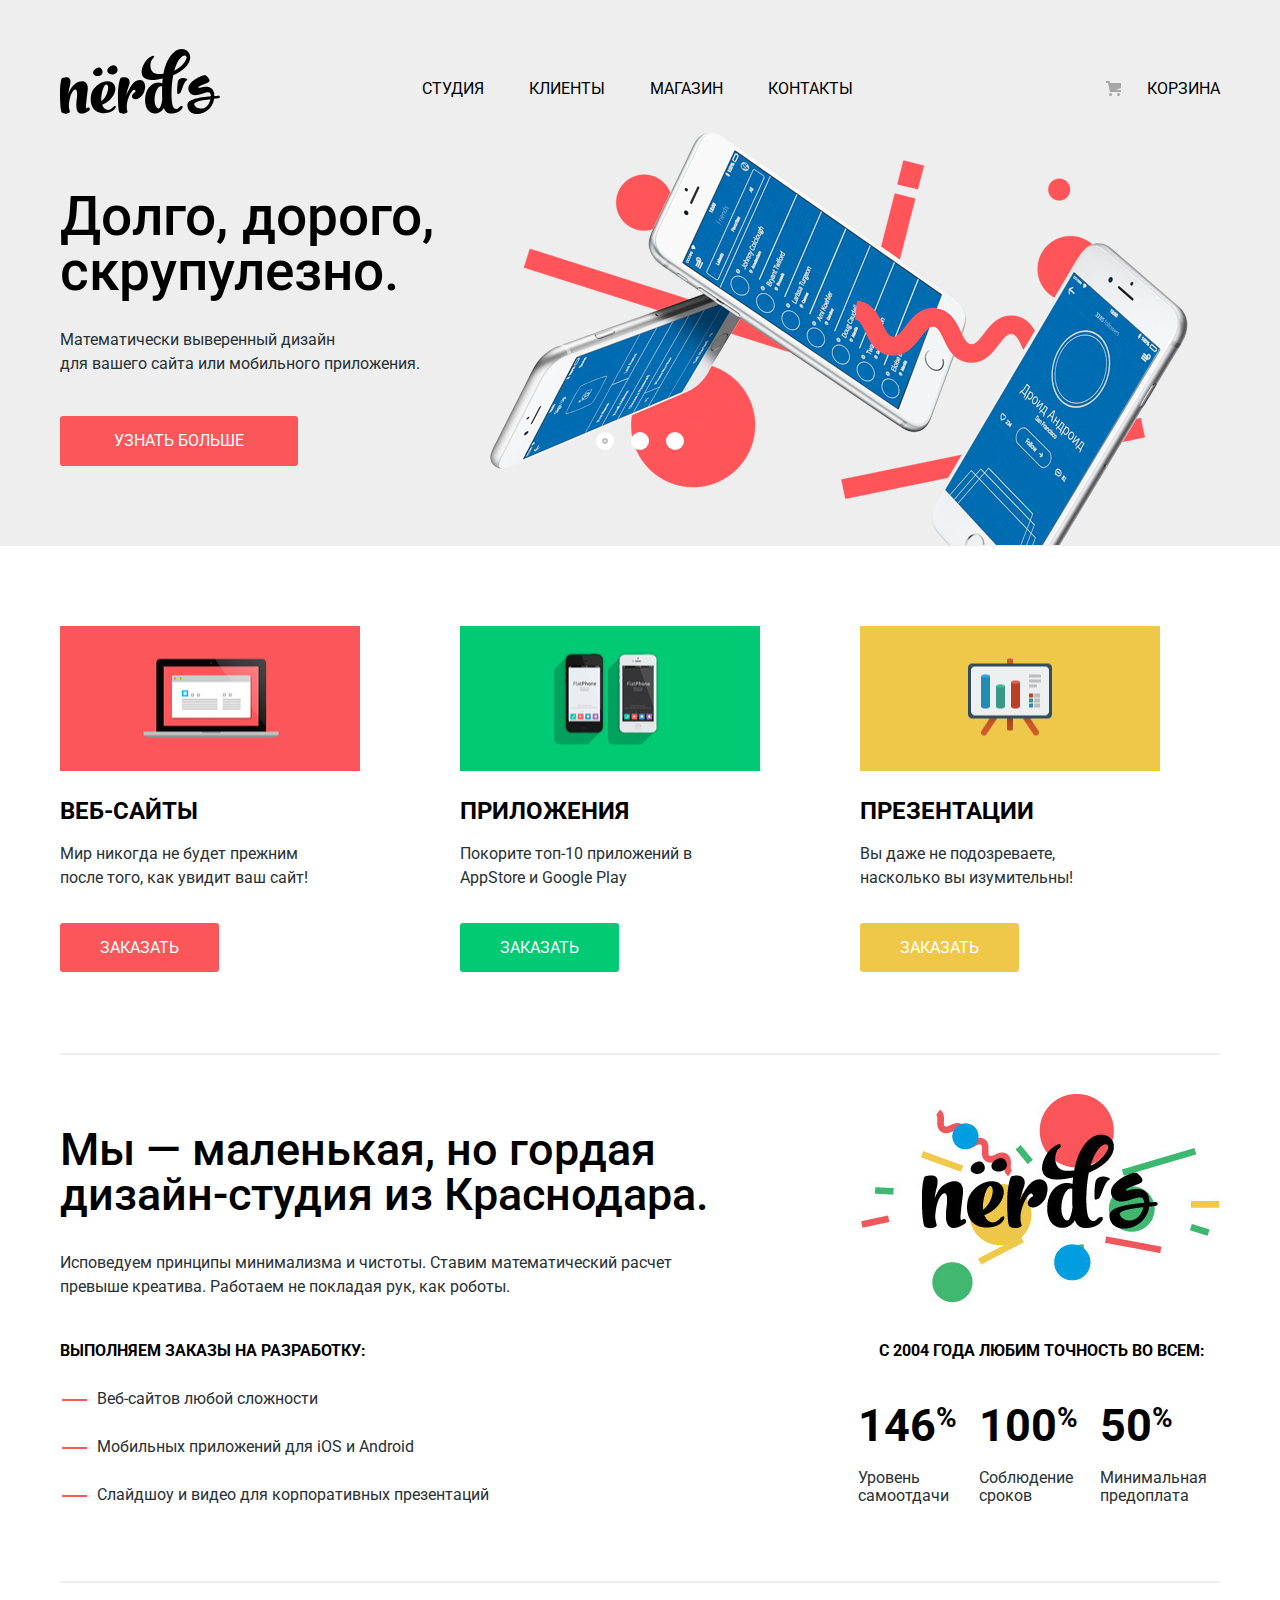
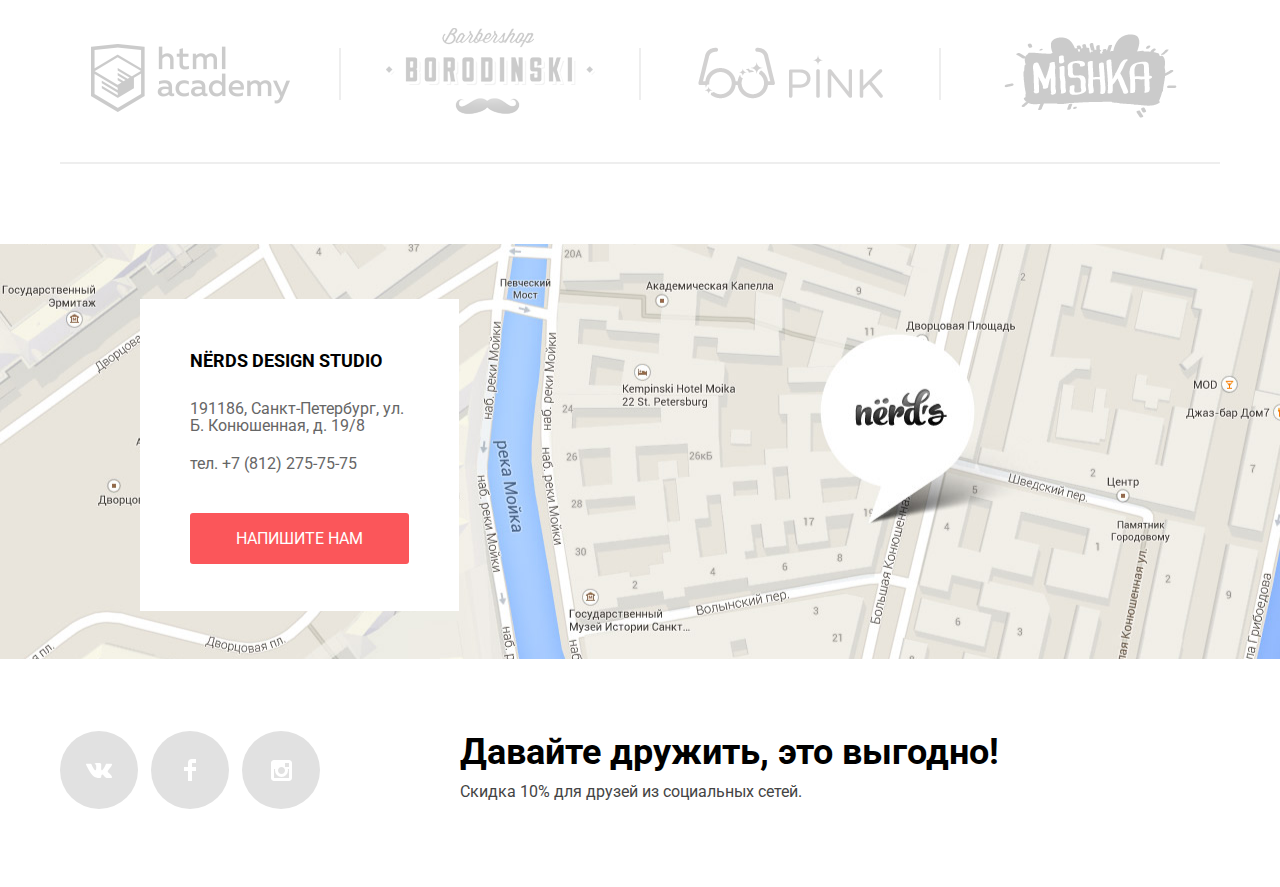
==== index.html @ 870f7d87 "Завершает стилизацию модального окна" ====
<!DOCTYPE html>
<html lang="ru">
  <head>
    <meta charset="utf-8">
    <title>HTML Academy: Нёрдс</title>
    <link href="https://fonts.googleapis.com/css?family=Roboto:400,500,700" rel="stylesheet">
    <link href="css/normalize.css" rel="stylesheet">
    <link href="css/style.css" rel="stylesheet">
  </head>
  <body>
    <header class="main-header">
      <div class="header-wrapper centerer">
        <nav class="main-navigation">
          <a class="main-header-logo">
           <img src="img/nerds-logo.svg" width="160" height="65" alt="Логотип Нёрдс">
          </a>
          <ul class="site-navigation reset-list">
            <li class="site-navigation-item"><a href="#">Студия</a></li>
            <li class="site-navigation-item"><a href="#">Клиенты</a></li>
            <li class="site-navigation-item"><a href="catalog.html">Магазин</a></li>
            <li class="site-navigation-item"><a href="#">Контакты</a></li>
          </ul>
        </nav>
        <div class="cart">
          <a href="#">Корзина</a>
        </div>
      </div>
    </header>

    <main class="main-container">
      <h1 class="visually-hidden">Веб-студия Нёрдс</h1>
      <div class="features-wrapper">
        <section class="features centerer">
          <h2 class="visually-hidden">Преимущества</h2>
          <input class="visually-hidden" type="radio" id="product-1" name="toggle" checked>
          <input class="visually-hidden" type="radio" id="product-2" name="toggle">
          <input class="visually-hidden" type="radio" id="product-3" name="toggle">
          <div class="slider-controls">
            <label class="slider-controls-item slider-controls-item--1" for="product-1"><span class="visually-hidden">Первый переключатель</span></label>
            <label class="slider-controls-item slider-controls-item--2" for="product-2"><span class="visually-hidden">Второй переключатель</span></label>
            <label class="slider-controls-item slider-controls-item--3" for="product-3"><span class="visually-hidden">Третий переключатель</span></label>
          </div>
          <ul class="features-info reset-list">
            <li class="features-info-item">
              <p class="paragraph-primary">Долго, дорого,<br> скрупулезно.</p>
              <p class="features-description">Математически выверенный дизайн<br> для вашего сайта или мобильного приложения.</p>
              <a class="button learn-more" href="#">Узнать больше</a>
            </li>
            <li class="features-info-item">
              <p class="paragraph-primary">Любим математику как никто другой</p>
              <p class="features-description">Никакого креатива, только математические формулы для расчета идеальных пропорций.</p>
              <a class="button learn-more" href="#">Узнать больше</a>
            </li>
            <li class="features-info-item">
              <p class="paragraph-primary">Только ночь,<br> только хардкор</p>
              <p class="features-description">Работать днём как все? Мы против этого.<br> Ближе к полуночи работа только начинается.</p>
              <a class="button learn-more" href="#">Узнать больше</a>
            </li>
          </ul>
        </section>
      </div>
      <section class="services centerer">
        <h2 class="visually-hidden">Услуги</h2>
        <ul class="service-list reset-list">
          <li class="service-item service-item-web">
            <h3 class="title-third">Веб-сайты</h3>
            <p class="service-item-slogan">Мир никогда не будет прежним после того, как увидит ваш сайт!</p>
            <a class="button button-order button-order-web" href="#">Заказать</a>
          </li>
          <li class="service-item service-item-app">
            <h3 class="title-third">Приложения</h3>
            <p class="service-item-slogan">Покорите топ-10 приложений в AppStore и Google Play</p>
            <a class="button button-order button-order-app" href="#">Заказать</a>
          </li>
          <li class="service-item service-item-presentation">
            <h3 class="title-third">Презентации</h3>
            <p class="service-item-slogan">Вы даже не подозреваете, насколько вы изумительны!</p>
            <a class="button button-order button-order-presentation" href="#">Заказать</a>
          </li>
        </ul>
      </section>
      <section class="about-us centerer">
        <h2 class="visually-hidden">О нас</h2>
        <div class="about-us-top">
          <div class="text-wrapper">
            <p class="paragraph-secondary">Мы &mdash; маленькая, но гордая дизайн-студия из Краснодара.</p>
            <p class="about-us-description">Исповедуем принципы минимализма и чистоты. Ставим математический расчет превыше креатива. Работаем не покладая рук, как роботы.</p>
          </div>
          <div class="nerds-logo">
            <img src="img/nerds-illustration.jpg" width="360" height="208" alt="Иллюстрация Нёрдс">
          </div>
        </div>
        <div class="about-us-bottom">
          <div class="service-wrapper">
            <h4 class="title-fourth">Выполняем заказы на разработку:</h4>
            <ul class="service-features reset-list">
              <li class="service-features-item">Веб-сайтов любой сложности</li>
              <li class="service-features-item">Мобильных приложений для iOS и Android</li>
              <li class="service-features-item">Слайдшоу и видео для корпоративных презентаций</li>
            </ul>
          </div>
          <div class="statistics-wrapper">
            <table class="statistics">
              <caption class="title-fourth">С 2004 года любим точность во всем:</caption>
              <tr class="statistics-percentage">
                <td>146<sup>%</sup></td>
                <td>100<sup>%</sup></td>
                <td>50<sup>%</sup></td>
              </tr>
              <tr class="statistics-legend">
                <td>Уровень самоотдачи</td>
                <td>Соблюдение сроков</td>
                <td>Минимальная предоплата</td>
              </tr>
            </table>
          </div>
        </div>
      </section>
      <section class="partners centerer">
        <h2 class="visually-hidden">Партнеры</h2>
        <ul class="partners-list reset-list">
          <li><a class="partners-logos" href="https://htmlacademy.ru/intensive/htmlcss"><img class="logo-html" src="img/partner-1.png" width="199" height="68" alt="HTML Academy"></a></li>
          <li><a class="partners-logos" href="#"><img class="logo-beard" src="img/partner-2.png" width="209" height="90" alt="Барбершоп Бородинский"></a></li>
          <li><a class="partners-logos" href="#"><img class="logo-pink" src="img/partner-3.png" width="185" height="52" alt="Pink"></a></li>
          <li><a class="partners-logos" href="#"><img class="logo-mishka" src="img/partner-4.png" width="173" height="84" alt="Mishka"></a></li>
        </ul>
      </section>
    </main>

    <footer class="main-footer">
      <section class="contacts">
        <h2 class="visually-hidden">Контакты</h2>
        <iframe src="https://www.google.com/maps/embed?pb=!1m18!1m12!1m3!1d1998.5991043651616!2d30.32089461629305!3d59.938794181876204!2m3!1f0!2f0!3f0!3m2!1i1024!2i768!4f13.1!3m3!1m2!1s0x4696310fca5ba729%3A0xea9c53d4493c879f!2z0JHQvtC70YzRiNCw0Y8g0JrQvtC90Y7RiNC10L3QvdCw0Y8g0YPQuy4sIDE5LCDQodCw0L3QutGCLdCf0LXRgtC10YDQsdGD0YDQsywgMTkxMTg2!5e0!3m2!1sru!2sru!4v1521927426903" width="1440" height="415" frameborder="0" style="border:0" allowfullscreen></iframe>
        <div class="contact-info">
          <p class="contact-name">Nёrds design studio</p>
          <p class="contact-address">191186, Санкт-Петербург, ул. Б. Конюшенная, д. 19/8</p>
          <a class="tel" href="tel:+78122757575">тел. +7 (812) 275-75-75</a>
          <a class="button write-us" href="#">Напишите нам</a>
        </div>
      </section>
      <section class="social-info centerer">
        <h2 class="visually-hidden">Социальные сети</h2>
        <ul class="social reset-list">
          <li>
            <a class="social-btn" href="#">
              <span class="visually-hidden">Вконтакте</span>
              <svg xmlns="http://www.w3.org/2000/svg" width="26" height="15" viewBox="0 0 26 15"><path fill="#FFF" d="M16.138 11.51c.956-.309 2.18 2.04 3.483 2.939.978.681 1.727.534 1.727.534l3.473-.05s1.815-.112.957-1.554c-.071-.12-.503-1.069-2.585-3.022-2.177-2.043-1.882-1.712.739-5.244 1.597-2.153 2.236-3.468 2.036-4.028-.192-.539-1.365-.399-1.365-.399L20.69.713c-.381.001-.704.119-.851.515-.003.004-.621 1.666-1.445 3.079-1.741 2.989-2.436 3.148-2.724 2.961-.661-.433-.494-1.737-.494-2.664 0-2.897.432-4.105-.846-4.417-.427-.104-.739-.172-1.828-.182-1.392-.021-2.574 0-3.244.329-.445.223-.786.712-.579.74.26.035.843.16 1.155.586.401.552.389 1.789.389 1.789s.229 3.411-.54 3.834c-.528.29-1.25-.302-2.803-3.016-.793-1.388-1.392-2.922-1.392-2.922s-.116-.285-.326-.441c-.25-.185-.6-.244-.6-.244L.848.684S.29.7.085.946c-.182.218-.015.668-.015.668s2.909 6.881 6.203 10.347c3.02 3.182 6.452 2.971 6.452 2.971h1.555s.469-.054.709-.312c.224-.24.214-.691.214-.691s-.031-2.109.935-2.419z"/></svg>
            </a>
          </li>
          <li>
            <a class="social-btn" href="#">
              <span class="visually-hidden">Фейсбук</span>
              <svg xmlns="http://www.w3.org/2000/svg" width="12" height="22" viewBox="0 0 12 22"><path fill="#FFF" d="M12 4V0H8a4 4 0 0 0-4 4v4H0v4h4v10h4V12h4V8H8V4h4z"/></svg>
            </a>
          </li>
          <li>
            <a class="social-btn" href="#">
              <span class="visually-hidden">Инстаграм</span>
              <svg xmlns="http://www.w3.org/2000/svg" width="21" height="21" viewBox="0 0 21 21"><path fill="#FFF" d="M18 0H3C1.35 0 0 1.35 0 3v15c0 1.65 1.35 3 3 3h15c1.65 0 3-1.35 3-3V3c0-1.65-1.35-3-3-3zm-7.5 7c1.93 0 3.5 1.57 3.5 3.5S12.43 14 10.5 14 7 12.43 7 10.5 8.57 7 10.5 7zM18 18H3V9h1.181A6.504 6.504 0 0 0 4 10.5a6.5 6.5 0 1 0 13 0 6.45 6.45 0 0 0-.181-1.5H18v9zm0-11h-4V3h4v4z"/></svg>
            </a>
          </li>
        </ul>
        <div class="discount-info">
          <p class="paragraph-tertiary">Давайте дружить, это выгодно!</p>
          <p class="discount-info-description">Скидка 10% для друзей из социальных сетей.</p>
        </div>
      </section>
    </footer>

    <section class="modal modal-feedback">
      <h2 class="title-second">Напишите нам</h2>
      <form class="feedback" action="https://echo.htmlacademy.ru" method="post">
        <div class="feedback-wrapper">
          <p class="feedback-item">
            <label for="fullname-field">Ваше имя:</label>
            <input type="text" name="fullname" id="fullname-field" placeholder="Имя Фамилия">
          </p>
          <p class="feedback-item">
            <label for="email-field">Ваш e-mail:</label>
            <input type="email" name="email" id="email-field" placeholder="email@example.com">
          </p>
          <p class="feedback-item">
            <label for="message-field">Текст письма:</label>
            <textarea name="message" id="message-field" placeholder="В свободной форме"></textarea>
          </p>
        </div>
        <button class="button button-submit" type="submit">Отправить</button>
      </form>
      <button class="button-modal-close" type="button">
        <span class="visually-hidden">Закрыть</span>
        <svg xmlns="http://www.w3.org/2000/svg" width="21" height="21" viewBox="0 0 21 21"><path fill="#FB565A" d="M13.328 10.5l7.371-7.371a1.003 1.003 0 0 0 0-1.414L19.285.3a1.003 1.003 0 0 0-1.414 0L10.5 7.672 3.129.301a1.003 1.003 0 0 0-1.414 0L.301 1.715a1.003 1.003 0 0 0 0 1.414L7.672 10.5.301 17.871a1.003 1.003 0 0 0 0 1.414l1.415 1.414a1.003 1.003 0 0 0 1.414 0l7.371-7.371 7.371 7.371a1.003 1.003 0 0 0 1.414 0l1.414-1.414a1.003 1.003 0 0 0 0-1.414L13.328 10.5z"/></svg>
      </button>
    </section>
  </body>
</html>
---- css/style.css ----
*,
*::before,
*::after {
  box-sizing: border-box;
}

body {
  padding: 0;

  font-family: Roboto, Arial, sans-serif;
  font-size: 16px;
  line-height: 1.5;
  color: #283136;
}

a {
  text-decoration: none;
}

img {
  max-width: 100%;
  height: auto;
}

.visually-hidden:not(:focus):not(:active),
input[type="checkbox"].visually-hidden,
input[type="radio"].visually-hidden {
  position: absolute;

  width: 1px;
  height: 1px;
  margin: -1px;
  border: 0;
  padding: 0;

  white-space: nowrap;

  clip-path: inset(100%);
  clip: rect(0 0 0 0);
  overflow: hidden;
}

.reset-list {
  margin: 0;
  padding: 0;

  list-style: none;
}

.centerer {
  width: 1160px;
  margin: 0 auto;
}

.button {
  display: inline-block;

  font-family: inherit;
  text-align: center;
  vertical-align: middle;
  line-height: 1.1;
  color: #fff;
  text-transform: uppercase;

  background-color: #fb565a;
  border: none;
  border-radius: 3px;
}

.button:hover,
.button:focus {
  background-color: #e74246;
}

.button:active {
  color: rgba(255, 255, 255, 0.3);
  background-color: #d7373b;
  box-shadow: inset 0 3px rgba(0, 0, 0, 0.1);
}

.learn-more {
  margin-bottom: 80px;
  padding: 16px 54px;
}

.button-order {
  padding: 16px 40px;
}

.button-order-app {
  background-color: #00ca74;
}

.button-order-app:hover,
.button-order-app:focus {
  background-color: #00bc6c;
}

.button-order-app:active {
  background-color: #00aa62;
}

.button-order-presentation {
  background-color: #efc84a;
}

.button-order-presentation:hover,
.button-order-presentation:focus {
  background-color: #eab534;
}

.button-order-presentation:active {
  background-color: #e5a722;
}

.button-filter {
  padding: 17px 88px;

  color: #000;

  background-color: #eee;
}

.button-filter:hover,
.button-filter:focus {
  background-color: #dfdfdf;
}

.button-filter:active {
  color: rgba(0, 0, 0, 0.3);
  background-color: #d5d5d5;
}

.button-price {
  padding: 16px 60px;
}

.button-price:active {
  color: #fff;
}

.button-submit {
  padding: 16px 85px;
}

/* Хэдер */

.header-wrapper {
  display: flex;
  justify-content: space-between;
  align-items: center;
  padding-top: 49px;
}

.main-navigation {
  display: flex;
  flex-wrap: wrap;
  justify-content: space-between;
  align-items: center;
}

.main-header {
  line-height: 1.9;
  color: #000;
  text-transform: uppercase;

  background-color: #eee;
}

.main-header-logo {
  width: 160px;
  height: 65px;
  margin-right: 202px;
}

.main-header-logo:hover,
.main-header-logo:focus {
  opacity: 0.8;
}

.main-header-logo:active {
  opacity: 0.3;
}

.site-navigation {
  display: flex;
  justify-content: space-between;
  align-items: center;
  padding-top: 15px;
}

.site-navigation a,
.cart a {
  display: block;

  color: #000;
}

.site-navigation a:hover:not(.navigation-link-current),
.site-navigation a:focus:not(.navigation-link-current),
.cart a:hover,
.cart a:focus {
  color: #fb565a;
}

.site-navigation a:active:not(.navigation-link-current),
.cart a:active {
  color: rgba(0, 0, 0, 0.3);
}

.navigation-link-current {
  position: relative;
}

.navigation-link-current::before {
  content: "";

  position: absolute;
  right: 0;
  bottom: -6px;

  width: 100%;
  height: 2px;

  background-color: #fb565a;
}

.site-navigation-item:not(:last-child) {
  margin-right: 45px;
}

.cart {
  padding-top: 15px;
}

.cart a {
  position: relative;

  padding-left: 38px;
}

.cart a::before {
  content: "";

  position: absolute;
  top: 7px;
  left: -3px;;

  width: 15px;
  height: 15px;

  background: url("../img/cart-icon.svg") 0 0 no-repeat;
}

/* Слайдер */

.features-wrapper {
  position: relative;

  margin-bottom: 80px;

  background-color: #eee;
}

.slider-controls {
  position: absolute;
  left: 50%;
  bottom: 96px;
  z-index: 100;

  display: flex;
  justify-content: space-between;

  width: 88px;
  height: 18px;

  text-align: center;
  transform: translateX(-50%);
}

.slider-controls label {
  position: relative;

  display: inline-block;
  width: 18px;
  height: 18px;
  padding: 8px;

  border-radius: 50%;
  cursor: pointer;
}

.slider-controls label::after {
  content: "";

  position: absolute;
  top: 0;
  left: 0;
  z-index: 1;

  width: 18px;
  height: 18px;

  background-color: #fff;

  border-radius: 50%;
}

.features-info-item {
  display: none;
}

.features-info-item:nth-child(1) {
  background: url("../img/slide1.png") 93% 18px no-repeat;
}

.features-info-item:nth-child(2) {
  background: url("../img/slide2.png") 100% 0 no-repeat;
}

.features-info-item:nth-child(3) {
  background: url("../img/slide3.png") 100% 20px no-repeat;
}

#product-1:checked ~ .features-info .features-info-item:nth-child(1) {
  display: block;
}

#product-2:checked ~ .features-info .features-info-item:nth-child(2) {
  display: block;
}

#product-3:checked ~ .features-info .features-info-item:nth-child(3) {
  display: block;
}

#product-1:checked ~ .slider-controls .slider-controls-item--1::before,
#product-2:checked ~ .slider-controls .slider-controls-item--2::before,
#product-3:checked ~ .slider-controls .slider-controls-item--3::before {
  content: "";
  position: absolute;
  left: 50%;
  top: 50%;
  z-index: 2;
  width: 6px;
  height: 6px;
  margin: -3px;
  background-color: inherit;
  border: 2px solid #c1c1c1;
  border-radius: 50%;
}

.paragraph-primary,
.title-first {
  margin: 0;

  font-size: 55px;
  line-height: 1;
  font-weight: 500;
  color: #000;
}

.paragraph-primary {
  max-width: 600px;
  margin-bottom:29px;
  padding-top: 75px;
}

.features-description {
  max-width: 430px;
  margin: 0;
  margin-bottom: 40px;
}

/* Услуги */

.services {
  position: relative;

  margin-bottom: 80px;
}

.services::before {
  content: "";

  position: absolute;
  bottom: -83px;
  right: 0;

  width: 100%;
  height: 2px;

  background-color: #eee;
}

.service-list {
  display: flex;
}

.service-item {
  position: relative;

  width: 300px;
  margin-right: 100px;
  padding-top: 170px;
}

.service-item::before {
  content: "";

  position: absolute;
  top: 0;
  left: 0;

  width: 300px;
  height: 145px;
}

.service-item-web::before {
  background: url("../img/illustration-1.jpg") 0 50% no-repeat;
}

.service-item-app::before {
  background: url("../img/illustration-2.jpg") 0 50% no-repeat;
}

.service-item-presentation::before {
  margin-right: 60px;
  background: url("../img/illustration-3.jpg") 0 50% no-repeat;
}

.service-item-presentation {
  margin: 0;
}

.title-third {
  margin: 0;
  margin-bottom: 16px;

  font-size: 24px;
  line-height: 1.25;
  font-weight: 700;
  text-transform: uppercase;
  color: #000;
}

.service-item-slogan {
  margin: 0;
  margin-bottom: 33px;
  padding-right: 30px;
}

/* О нас */

.about-us {
  position: relative;

  display: flex;
  flex-direction: column;
  padding-top: 40px;
}

.about-us::before {
  content: "";

  position: absolute;
  bottom: 6px;
  right: 0;

  width: 100%;
  height: 2px;

  background-color: #eee;
}

.about-us-top {
  display: flex;
  justify-content: space-between;
}

.about-us-bottom {
  display: flex;
  justify-content: space-between;
  padding-top: 30px;
  padding-bottom: 58px;
}

.text-wrapper {
  width: 655px;
}

.nerds-logo {
  padding-top: 2px;
}

.paragraph-secondary {
  margin: 0;
  margin-top: 35px;
  margin-bottom: 34px;

  font-size: 45px;
  line-height: 1;
  font-weight: 500;
  color: #000;
}

.about-us-description {
  margin: 0;
}

.title-fourth {
  margin: 0;
  margin-bottom: 24px;

  font-weight: 700;
  text-transform: uppercase;
  color: #000;
}

.service-features-item {
  position: relative;
  margin-bottom: 24px;
  padding-left: 37px;
}

.service-features-item::before {
  content: "";

  position: absolute;
  top: 12px;
  left: 2px;

  width: 25px;
  height: 2px;

  background-color: #fb565a;
}

.statistics .title-fourth {
  margin-bottom: 37px;
  padding-left: 8px;
}

.statistics td {
  width: 119px;
}

.statistics-percentage {
  font-size: 45px;
  line-height: 1;
  font-weight: 700;
  color: #000;
}

.statistics-percentage td {
  padding-bottom: 18px;
}

.statistics-percentage sup {
  font-size: 28px;
}

.statistics-legend {
  line-height: 1.1;
}

/* Партнеры */

.partners {
  margin-bottom: 80px;
}

.partners-list {
  position: relative;

  display: flex;
  justify-content: space-around;
}

.partners-list::before {
  content: "";

  position: absolute;
  bottom: 0;
  right: 0;

  width: 100%;
  height: 2px;

  background-color: #eee;
}

.partners-list li {
  position: relative;

  display: flex;
  justify-content: center;
  align-items: center;

  width: 300px;
  height: 175px;
}

.partners-list li:first-child,
.partners-list li:last-child {
  width: 280px;
}

.partners-list li:not(:last-child)::before {
  content: "";

  position: absolute;
  bottom: 64px;
  right: -1px;

  width: 2px;
  height: 52px;

  background-color: #eee;
}

.partners-list li:first-child {
  padding-right: 20px;
  padding-top: 10px;
}

.partners-list li:last-child {
  padding-left: 20px;
  padding-top: 6px;
}

.partners-logos {
  opacity: 0.2;
}

.partners-logos:hover,
.partners-logos:focus {
  opacity: 1;
}

.partners-logos:active {
  opacity: 0.1;
}

.title-wrapper {
  margin-bottom: 54px;
  padding-top: 77px;
  padding-bottom: 110px;
}

.title-first {
  text-align: center;
  text-transform: none;
}

/* Мэйн страницы каталога */

.filter-catalog-wrapper {
  display: flex;
  justify-content: space-between;
}

/* Фильтр */

.catalog-filter {
  width: 260px;
}

.catalog-filter legend,
.sorting-title,
.catalog-item-title {
  margin: 0;

  font-size: 18px;
  line-height: 1.7;
  font-weight: 700;
  color: #000;
  text-transform: uppercase;
}

.catalog-filter ul {
  line-height: 1.25;
}

/* .catalog-filter p {
  margin: 0;

  line-height: 1.4;
  text-transform: uppercase;
}*/

.filter-item {
  margin: 0;
  margin-bottom: 55px;
  padding: 0;

  border: none;
}

.grid-radio {
  margin-bottom: 25px;
}

.characteristics-checkbox {
  margin-bottom: 29px;
}

.filter-item:not(:first-child) legend {
  margin-bottom: 16px;
}

.price-range legend {
  margin-bottom: 16px;
}

.filter-option {
  margin-bottom: 20px;
  padding-left: 35px;
}

.filter-option label {
  position: relative;

  display: block;

  cursor: pointer;
  user-select: none;
}

.range-filter {
  width: 260px;
  margin-top: 49px;
}

.range-controls {
  position: relative;

  margin-bottom: 15px;
  padding-top: 39px;
  padding-bottom: 39px;
  padding-right: 20px;
  padding-left: 20px;

  background-color: #f1f1f1;
  border-radius: 3px;
}

.range-controls .scale {
  height: 2px;

  background: #d7dcde;
}

.range-controls .bar {
  width: 70%;
  height: 2px;

  background: #00ca74;
}

.range-controls .toggle {
  position: absolute;
  top: 31px;
  left: 0;

  width: 4px;
  height: 4px;
  padding: 0;

  border: 8px solid #ffffff;
  background-color: #ababab;
  box-shadow: 0 2px 1px 0 #cfcfcf;
  border-radius: 50%;
  cursor: pointer;
}

.range-controls .toggle-min {
  left: 18px;
}

.range-controls .toggle-max {
  left: 160px;
}

.price-controls {
  font-size: 0;
}

.price-controls label {
  display: inline-block;
  width: 50%;

  font-size: 16px;
  text-transform: uppercase;
}

.price-controls input {
  width: 80px;
  margin-left: 10px;
  padding: 8px 10px;

  font-family: Roboto, Arial, sans-serif;
  font-size: 16px;
  text-align: center;
  color: #283136;

  background: #f1f1f1;
  border: none;
  border-radius: 3px;
}

.max-price {
  text-align: right;
}

.filter-input-radio + label::before {
  content: "";

  position: absolute;
  left: -35px;
  top: -2px;

  width: 25px;
  height: 25px;

  background: url("../img/radio-off.svg") 0 0 no-repeat;
  opacity: 0.4;
}

.filter-input-radio:checked + label::before {
  content: "";

  position: absolute;
  left: -35px;
  top: -2px;

  width: 26px;
  height: 26px;

  background: url("../img/radio-on.svg") 0 0 no-repeat;
  opacity: 0.4;
}

.filter-input-checkbox + label::before {
  content: "";

  position: absolute;
  top: 0px;
  left: -34px;

  width: 25px;
  height: 25px;

  background: url("../img/checkbox-off.svg") 0 0 no-repeat;
  opacity: 0.4;
}

.filter-input-checkbox:checked + label::before {
  content: "";

  position: absolute;
  top: 0px;
  left: -34px;

  width: 29px;
  height: 29px;

  background: url("../img/checkbox-on.svg") 0 0 no-repeat;
  opacity: 0.4;
}

.filter-input-radio:hover + label,
.filter-input-radio:focus + label,
.filter-input-checkbox:hover + label,
.filter-input-checkbox:focus + label {
  color: #000;
}

.filter-input-radio + label:hover::before,
.filter-input-checkbox + label:hover::before {
  opacity: 1;
}

.filter-input-radio:focus + label::before,
.filter-input-checkbox:focus + label::before {
  opacity: 1;
  outline: rgb(59, 153, 252) auto 5px;
}

.filter-input-radio:disabled + label,
.filter-input-checkbox:disabled + label {
  color: rgba(40, 49, 54, 0.3);
}

.filter-input-radio:disabled + label::before,
.filter-input-checkbox:disabled + label::before {
  opacity: 0.1;
}

.catalog-container {
  width: 760px;
}

/* Сортировка */

.sorting {
  display: flex;
  justify-content: space-between;
  align-items: center;
  margin-bottom: 53px;
}

.sorting-title {
  line-height: 1.1;
}

.sort-by-wrapper {
  display: flex;
  justify-content: space-between;
  min-width: 360px;
}

.sort-by {
  display: flex;
  justify-content: space-between;
}

.sort-by-item {
  margin: 0;
  margin-right: 25px;

  font-size: 14px;
  line-height: 1.3;
  color: rgba(0, 0, 0, 0.3);
  text-transform: uppercase;
}

.sort-up-down {
  display: flex;
  justify-content: space-between;
  width: 40px;
}

.sort-up-down path {
  opacity: 0.3;
}

.sort-by-item:hover:not(.sort-by-item-current),
.sort-by-item:focus:not(.sort-by-item-current) {
  color: rgba(0, 0, 0, 0.6);
}

.sort-by-item:active:not(.sort-by-item-current),
.sort-by-item-current {
  color: #000;
}

.up-down-item:hover:not(.sort-by-item-current) path,
.up-down-item:focus:not(.sort-by-item-current) path {
  opacity: 0.6;
}

.up-down-item:active:not(.sort-by-item-current) path,
.sort-by-item-current path {
  opacity: 1;
}

/* Каталог */

.catalog-list {
  display: flex;
  flex-wrap: wrap;
  justify-content: space-between;

  margin-bottom: 28px;
}

.catalog-item {
  position: relative;

  width: 360px;
  height: 616px;
  margin-bottom: 33px;
  padding-top: 41px;
}

.catalog-item::before {
  content: "";

  position: absolute;
  top: 0;
  left: 0;

  width: 100%;
  height: 40px;

  background: url("../img/browser.svg") 0 50% no-repeat;
  opacity: 0.12;
}

.catalog-item:hover,
.catalog-item:focus {
  box-shadow: 0 6px 15px rgba(0, 1, 1, 0.25);
}

.catalog-item:hover::before,
.catalog-item:focus::before {
  opacity: 1;
}

.catalog-item:hover .catalog-item-info {
  display: block;
}

.catalog-item-info {
  position: absolute;
  bottom: 0;
  left: 0;

  display: none;
  height: 230px;

  padding-top: 7px;
  padding-right: 77px;
  padding-left: 77px;

  text-align: center;
  background-color: #eee;
}

.catalog-item-info h3 {
  margin-bottom: 15px;
}

.catalog-item-description {
  margin: 0;
  margin-bottom: 33px;

  font-size: 16px;
  line-height: 1.1;
  color: #666;
}

.catalog-item img {
  border: 1px solid rgba(0, 1, 1, 0.1);
}

/* Пагинация */

.pagination-list {
  display: flex;
  flex-wrap: wrap;

  margin-bottom: 60px;
}

.pagination-item {
  margin-right: 12px;
}

.pagination-item:last-child {
  margin-right: 0;
}

.pagination-item a {
  display: block;
  padding: 16px 20px;

  line-height: 1.1;
  font-weight: 500;
  color: #000;
  text-transform: uppercase;

  background-color: #eee;
}

.pagination-item:last-child a {
  padding: 16px 78px;
}

.pagination-item:hover:not(.pagination-item-current) a,
.pagination-item:focus:not(.pagination-item-current) a {
  background-color: #dfdfdf;
}

.pagination-item:active:not(.pagination-item-current) a {
  color: rgba(0, 0, 0, 0.3);

  background-color: #d5d5d5;
  box-shadow: inset 0 3px rgba(0, 0, 0, 0.1);
}

.pagination-item-current a {
  background-color: #fff;
  box-shadow: inset 0 0 0 3px #dbdbdb;
}

/* Футер */

.contacts {
  position: relative;

  height: 415px;

  background-image: url("../img/map.jpg");
  background-position: 0 40%;
  background-size: 1440px auto;
}

.contacts iframe {
  width:100%;
}

.contact-info {
  position: absolute;
  top: 55px;
  left: 140px;

  width: 319px;
  padding: 47px 50px;

  background-color: #fff;
}

.contact-name {
  margin: 0;
  margin-bottom: 23px;

  font-size: 18px;
  line-height: 1.7;
  font-weight: 700;
  text-transform: uppercase;
  color: #000;
}

.contact-address {
  margin: 0;
  margin-bottom: 20px;
  padding-right: 5px;
}

.contact-address,
.tel {
  line-height: 1.1;
  color: #666;
}

.tel {
  margin-bottom: 40px;
}

.tel,
.write-us {
  display: block;
}

.write-us {
  width: 219px;
  padding: 17px 44px;
}

.social-info {
  display: flex;
  padding-top: 72px;
  padding-bottom: 78px;
}

.social {
  display: flex;
  flex-wrap: wrap;
  justify-content: space-between;
  margin-right: auto;
  width: 260px;
}

.social-btn {
  display: flex;
  align-items: center;
  justify-content: center;
  width: 78px;
  height: 78px;

  color: #fff;

  background-color: #e1e1e1;
  border-radius: 50%;
}

.social-btn:hover,
.social-btn:focus {
  background-color: #e74246;
}

.social-btn:active {
  background-color: #d7373b;
}

.social-btn:active path {
  opacity: 0.3;
}

.discount-info {
  width: 745px;
  margin-right: 15px;
}

.paragraph-tertiary {
  margin: 0;
  padding-top: 3px;
  padding-bottom: 11px;


  font-size: 36px;
  line-height: 1;
  font-weight: 700;
  color: #000;
}

.discount-info-description {
  margin: 0;

  line-height: 1.4;
  color: #444;
}

/* Модальное окно */

.modal-feedback {
  position: fixed;
  top: 50%;
  left: 50%;

  display: none;
  width: 960px;
  min-height: 590px;
  padding-top: 65px;
  padding-right: 100px;
  padding-left: 98px;

  background-color: #fff;
  box-shadow: 0 20px 40px rgba(0, 0, 0, 0.75);

  transform: translate(-50%, -50%);
}

.title-second {
  margin: 0;
  margin-bottom: 23px;

  font-size: 45px;
  line-height: 1;
  font-weight: 500;
  color: #000;
}

.feedback-wrapper {
  display: flex;
  flex-wrap: wrap;
  justify-content: space-between;

  width: 762px;
  margin-bottom: 31px;
}

.feedback-item {
  width: 362px;
  padding-left: 2px;
}

.feedback-item:last-child {
  width: 100%;
  margin-top: 14px;
}

.feedback-item label {
  line-height: 1.1;
  font-weight: 700;
  color: #000;
}

.feedback-item input,
.feedback-item textarea {
  display: block;

  width: 100%;
  margin-top: 7px;
  padding-top: 12px;
  padding-bottom: 14px;
  padding-left: 13px;

  font-family: inherit;
  line-height: 1.3;
  color: rgba(68, 68, 68, 0.5);

  background-color: transparent;
  border: 2px solid #d7dcde;
}

.feedback-item textarea {
  min-height: 118px;
  margin-top: 7px;
  padding-top: 10px;
}

.feedback-item input:hover,
.feedback-item textarea:hover {
  border-color: #b4b9bb;
}

.feedback-item input:focus,
.feedback-item textarea:focus {
  color: #444;
  border-color: #000;
}

.feedback-item input:invalid,
.feedback-item textarea:invalid {
  color: #e74246;
  border-color: #e74246;
}

.button-modal-close {
  position: absolute;
  top: 77px;
  right: 83px;

  display: inline-block;

  background-color: #fff;
  border: none;

  cursor: pointer;
}

.button-modal-close path {
  fill: rgba(251, 86, 90, 0.3);
}

.button-modal-close:hover path,
.button-modal-close:focus path {
  fill: #fb565a;
}

.button-modal-close:active path {
  fill: rgba(251, 86, 90, 0.3);
}
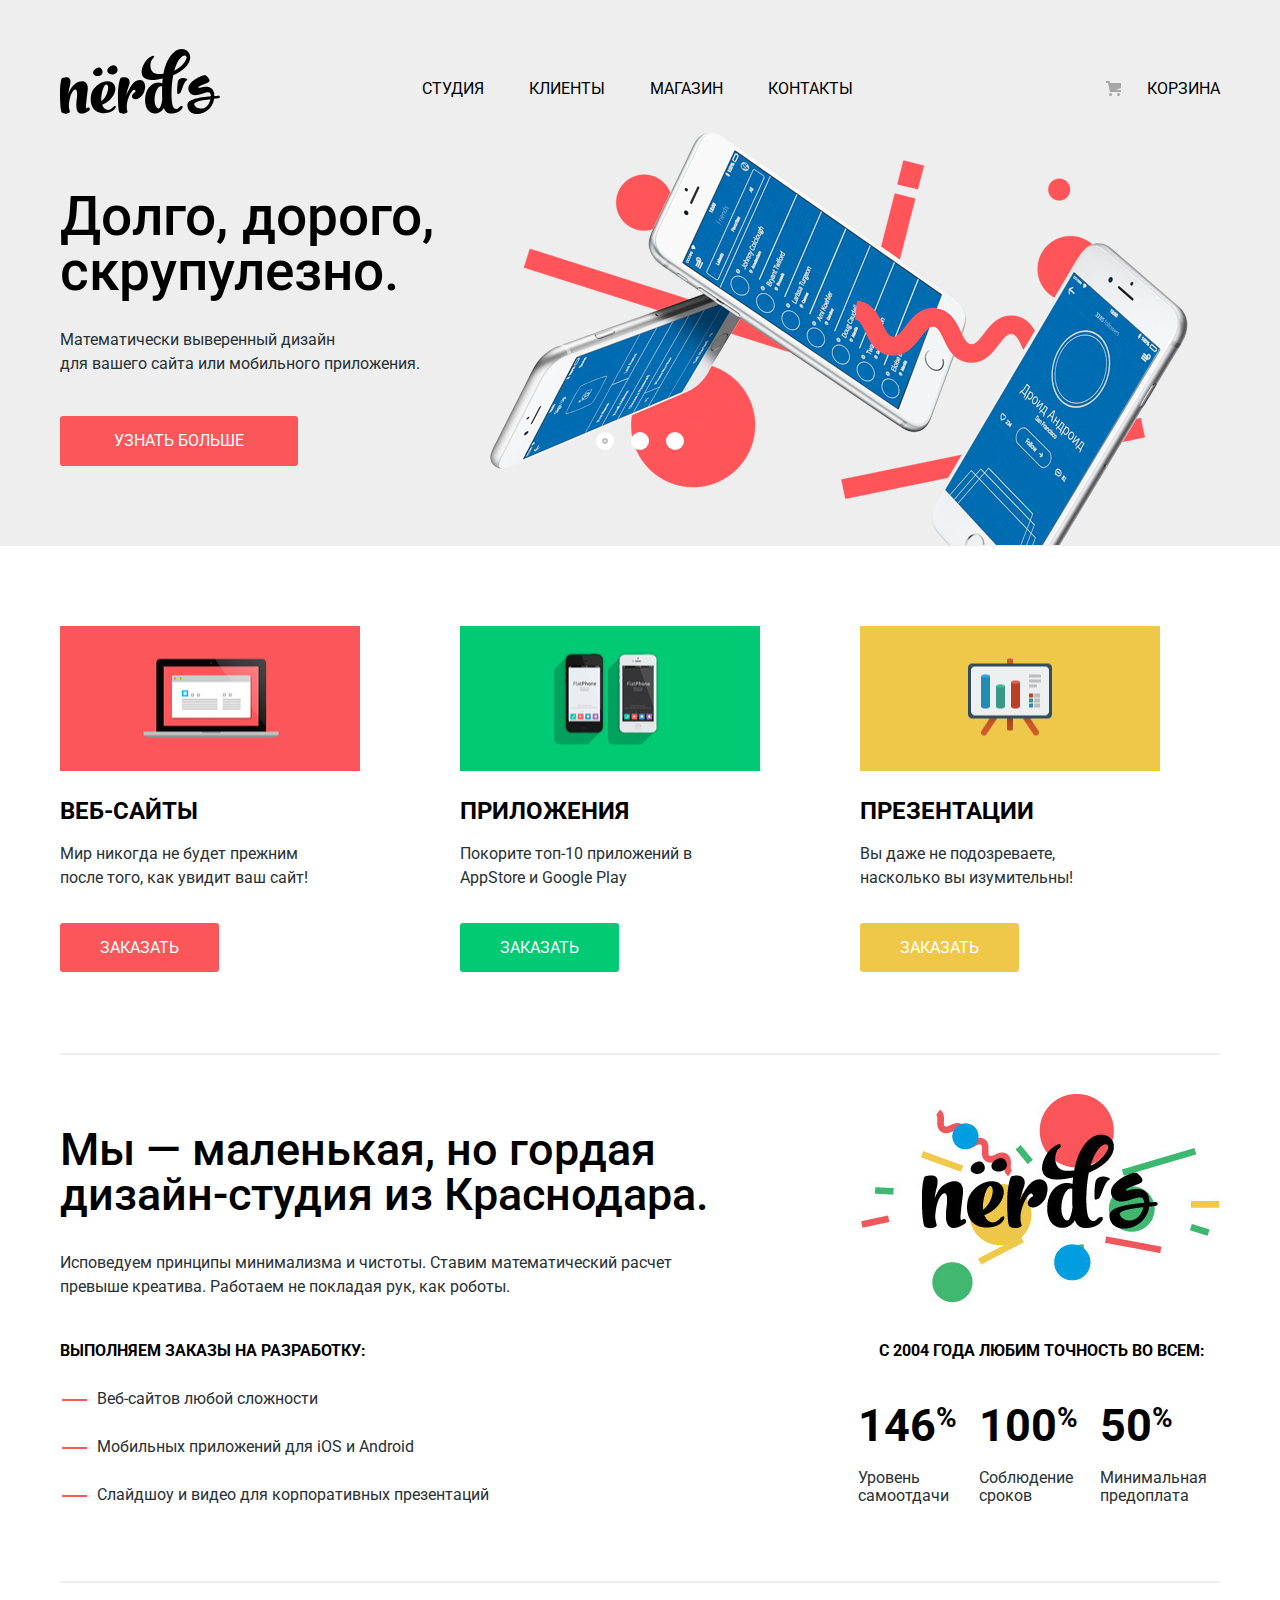
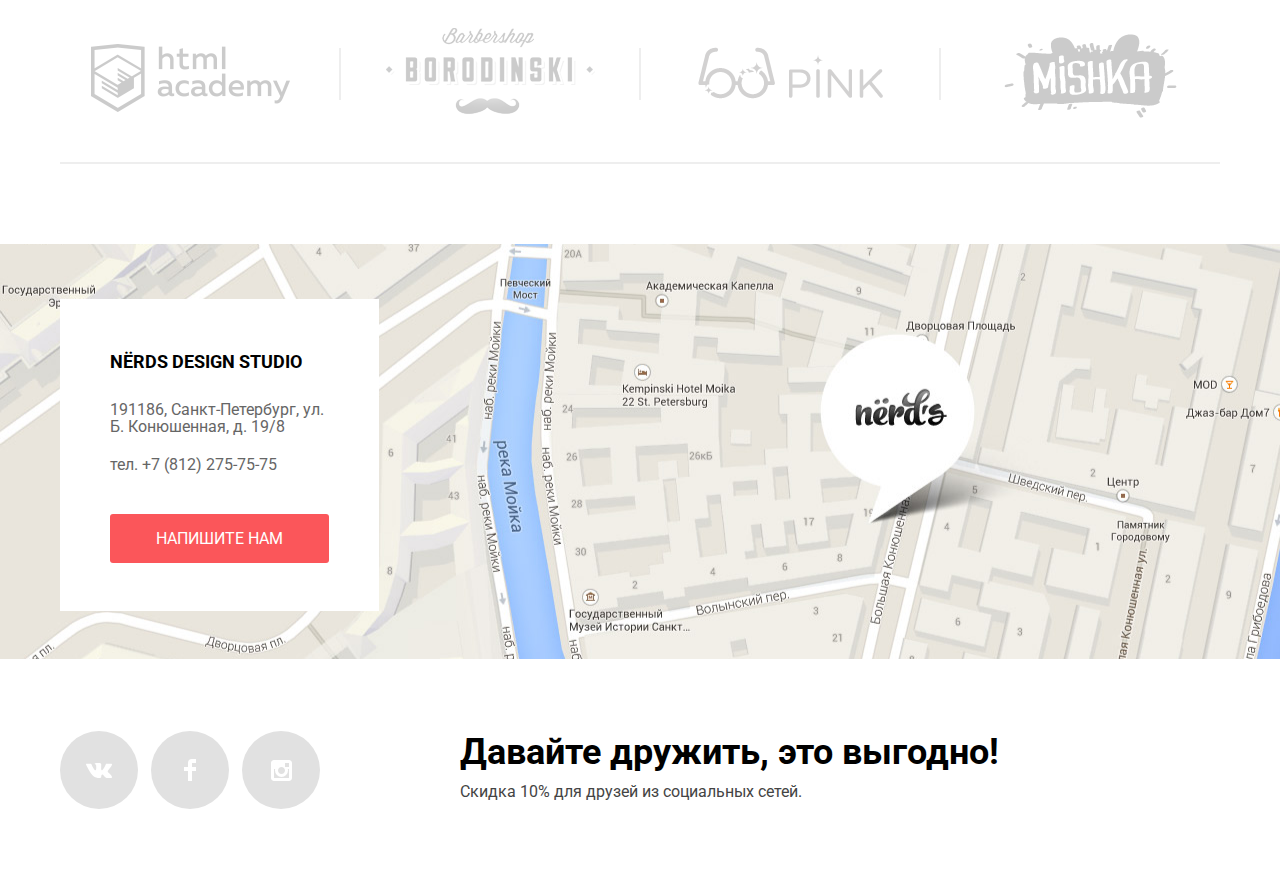
==== commit 9d19ce44: "Вносит правки в стилизацию" ====
--- a/index.html
+++ b/index.html
@@ -130,7 +130,7 @@
     <footer class="main-footer">
       <section class="contacts">
         <h2 class="visually-hidden">Контакты</h2>
-        <iframe src="https://www.google.com/maps/embed?pb=!1m18!1m12!1m3!1d1998.5991043651616!2d30.32089461629305!3d59.938794181876204!2m3!1f0!2f0!3f0!3m2!1i1024!2i768!4f13.1!3m3!1m2!1s0x4696310fca5ba729%3A0xea9c53d4493c879f!2z0JHQvtC70YzRiNCw0Y8g0JrQvtC90Y7RiNC10L3QvdCw0Y8g0YPQuy4sIDE5LCDQodCw0L3QutGCLdCf0LXRgtC10YDQsdGD0YDQsywgMTkxMTg2!5e0!3m2!1sru!2sru!4v1521927426903" width="1440" height="415" frameborder="0" style="border:0" allowfullscreen></iframe>
+        <iframe src="https://www.google.com/maps/embed?pb=!1m18!1m12!1m3!1d1998.5991043651616!2d30.32089461629305!3d59.938794181876204!2m3!1f0!2f0!3f0!3m2!1i1024!2i768!4f13.1!3m3!1m2!1s0x4696310fca5ba729%3A0xea9c53d4493c879f!2z0JHQvtC70YzRiNCw0Y8g0JrQvtC90Y7RiNC10L3QvdCw0Y8g0YPQuy4sIDE5LCDQodCw0L3QutGCLdCf0LXRgtC10YDQsdGD0YDQsywgMTkxMTg2!5e0!3m2!1sru!2sru!4v1521927426903" width="1440" height="415" allowfullscreen></iframe>
         <div class="contact-info">
           <p class="contact-name">Nёrds design studio</p>
           <p class="contact-address">191186, Санкт-Петербург, ул. Б. Конюшенная, д. 19/8</p>
@@ -188,7 +188,6 @@
       </form>
       <button class="button-modal-close" type="button">
         <span class="visually-hidden">Закрыть</span>
-        <svg xmlns="http://www.w3.org/2000/svg" width="21" height="21" viewBox="0 0 21 21"><path fill="#FB565A" d="M13.328 10.5l7.371-7.371a1.003 1.003 0 0 0 0-1.414L19.285.3a1.003 1.003 0 0 0-1.414 0L10.5 7.672 3.129.301a1.003 1.003 0 0 0-1.414 0L.301 1.715a1.003 1.003 0 0 0 0 1.414L7.672 10.5.301 17.871a1.003 1.003 0 0 0 0 1.414l1.415 1.414a1.003 1.003 0 0 0 1.414 0l7.371-7.371 7.371 7.371a1.003 1.003 0 0 0 1.414 0l1.414-1.414a1.003 1.003 0 0 0 0-1.414L13.328 10.5z"/></svg>
       </button>
     </section>
   </body>
--- a/css/style.css
+++ b/css/style.css
@@ -1,7 +1,9 @@
-*,
-*::before,
-*::after {
+html {
   box-sizing: border-box;
+}
+
+*, *::before, *::after {
+  box-sizing: inherit;
 }
 
 body {
@@ -682,13 +684,6 @@
   line-height: 1.25;
 }
 
-/* .catalog-filter p {
-  margin: 0;
-
-  line-height: 1.4;
-  text-transform: uppercase;
-}*/
-
 .filter-item {
   margin: 0;
   margin-bottom: 55px;
@@ -706,10 +701,6 @@
 }
 
 .filter-item:not(:first-child) legend {
-  margin-bottom: 16px;
-}
-
-.price-range legend {
   margin-bottom: 16px;
 }
 
@@ -729,15 +720,15 @@
 
 .range-filter {
   width: 260px;
-  margin-top: 49px;
+  margin-top: 48px;
 }
 
 .range-controls {
   position: relative;
 
   margin-bottom: 15px;
-  padding-top: 39px;
-  padding-bottom: 39px;
+  padding-top: 38px;
+  padding-bottom: 40px;
   padding-right: 20px;
   padding-left: 20px;
 
@@ -760,11 +751,11 @@
 
 .range-controls .toggle {
   position: absolute;
-  top: 31px;
+  top: 28px;
   left: 0;
 
-  width: 4px;
-  height: 4px;
+  width: 20px;
+  height: 20px;
   padding: 0;
 
   border: 8px solid #ffffff;
@@ -796,8 +787,8 @@
 
 .price-controls input {
   width: 80px;
-  margin-left: 10px;
-  padding: 8px 10px;
+  margin-left: 8px;
+  padding: 9px 10px;
 
   font-family: Roboto, Arial, sans-serif;
   font-size: 16px;
@@ -1109,15 +1100,17 @@
 
 .contacts iframe {
   width:100%;
+
+  border: none;
 }
 
 .contact-info {
   position: absolute;
   top: 55px;
-  left: 140px;
+  left: calc(50% - 1160px / 2);
 
   width: 319px;
-  padding: 47px 50px;
+  padding: 48px 50px;
 
   background-color: #fff;
 }
@@ -1156,7 +1149,7 @@
 
 .write-us {
   width: 219px;
-  padding: 17px 44px;
+  padding: 16px 44px;
 }
 
 .social-info {
@@ -1297,6 +1290,7 @@
 }
 
 .feedback-item textarea {
+  max-width: 100%;
   min-height: 118px;
   margin-top: 7px;
   padding-top: 10px;
@@ -1311,6 +1305,7 @@
 .feedback-item textarea:focus {
   color: #444;
   border-color: #000;
+  outline: none;
 }
 
 .feedback-item input:invalid,
@@ -1322,25 +1317,24 @@
 .button-modal-close {
   position: absolute;
   top: 77px;
-  right: 83px;
+  right: 90px;
 
   display: inline-block;
-
-  background-color: #fff;
+  width: 21px;
+  height: 21px;
+
+  background: #fff url("../img/close-cross.svg") 0 0 no-repeat;
+  opacity: 0.3;
   border: none;
 
   cursor: pointer;
 }
 
-.button-modal-close path {
-  fill: rgba(251, 86, 90, 0.3);
-}
-
-.button-modal-close:hover path,
-.button-modal-close:focus path {
-  fill: #fb565a;
-}
-
-.button-modal-close:active path {
-  fill: rgba(251, 86, 90, 0.3);
-}
+.button-modal-close:hover,
+.button-modal-close:focus {
+  opacity: 1;
+}
+
+.button-modal-close:active {
+  opacity: 0.1;
+}
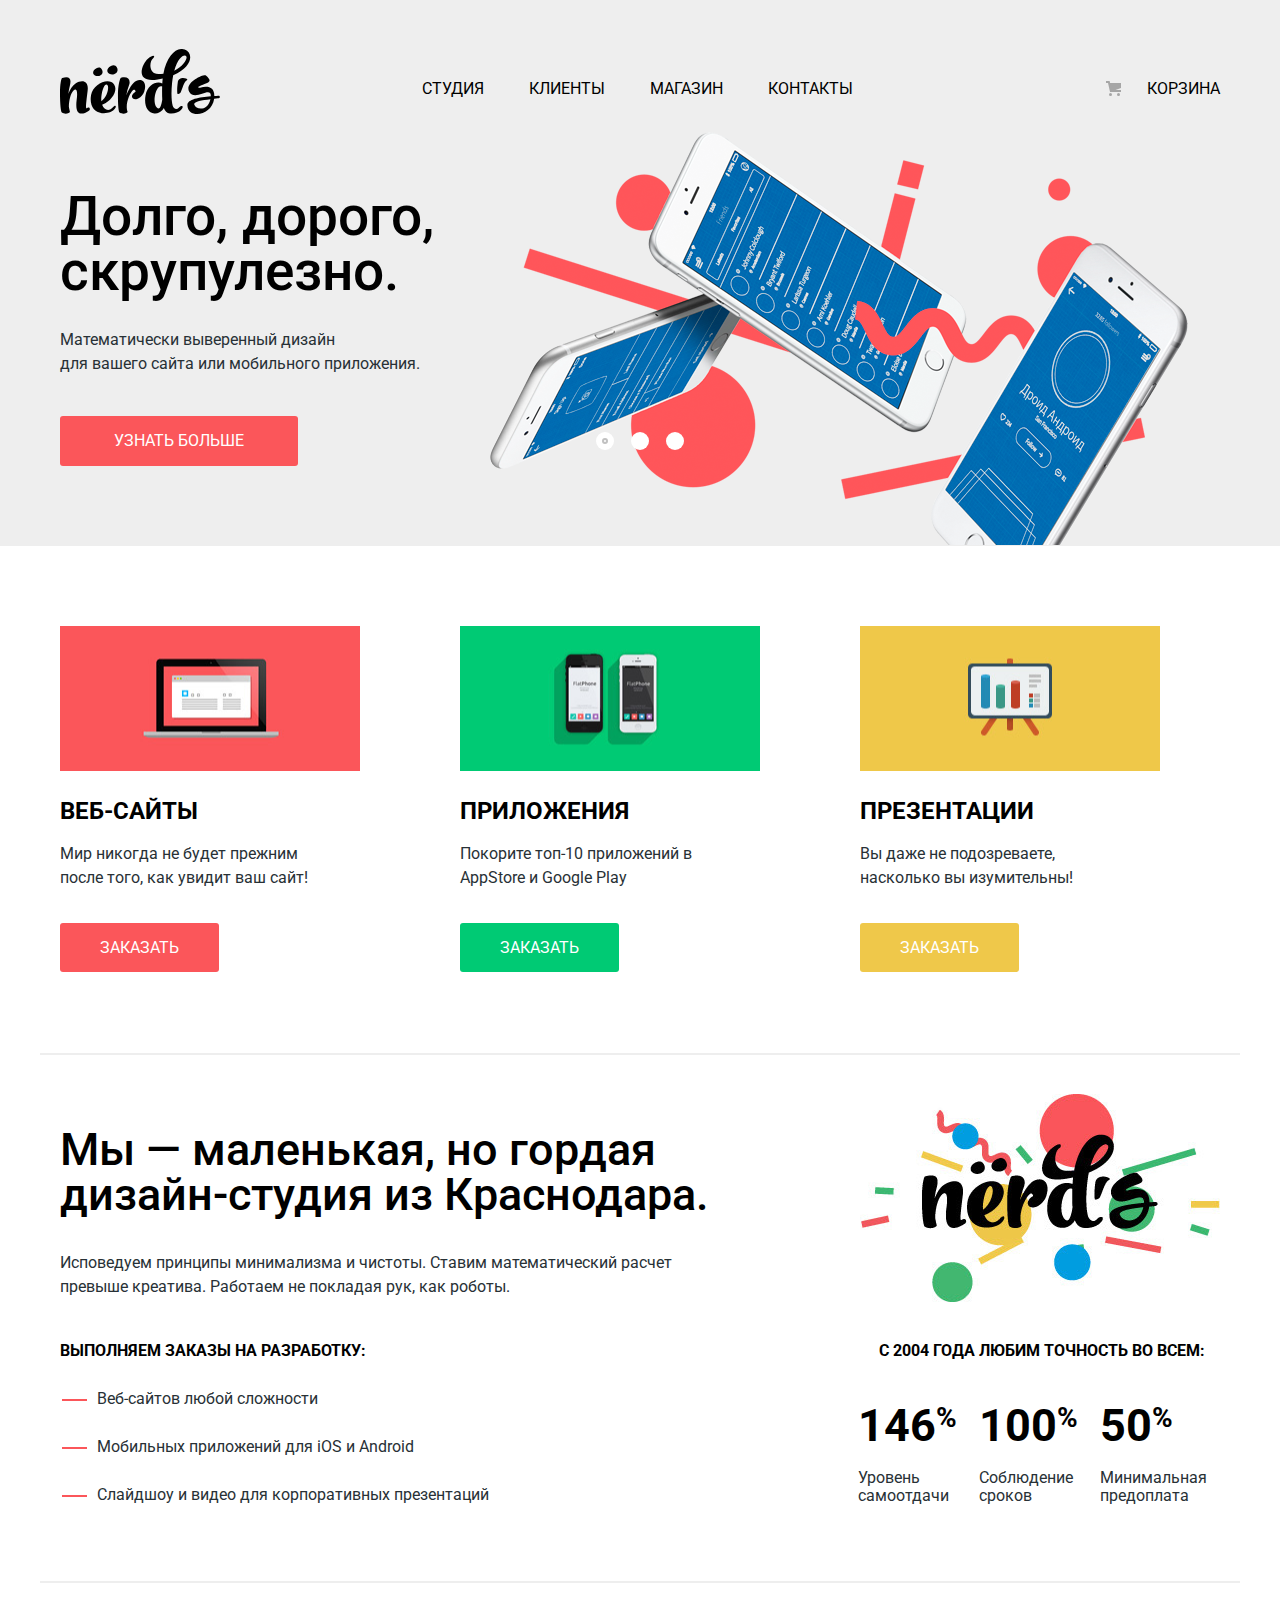
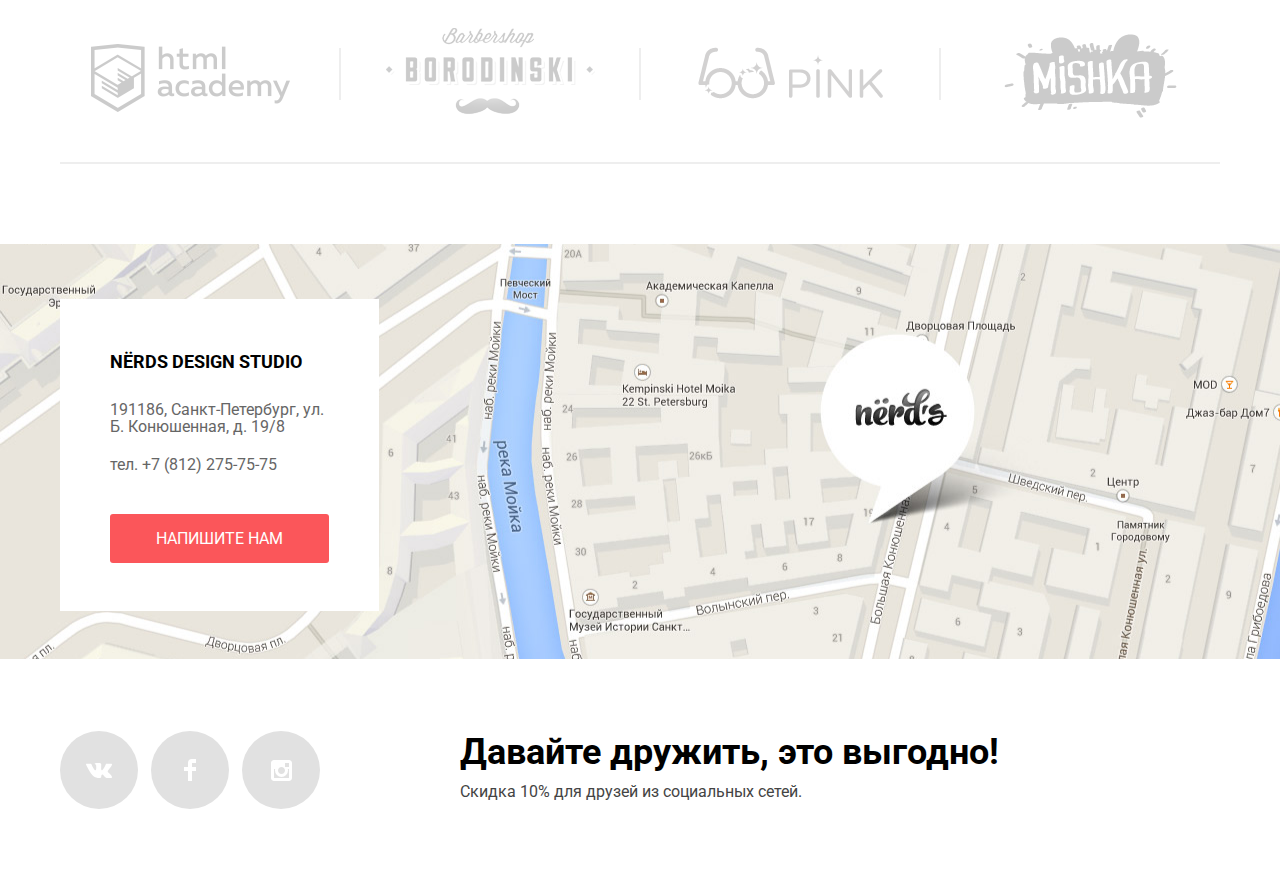
==== commit d2a3062b: "Вносит правки в стилизацию" ====
--- a/index.html
+++ b/index.html
@@ -5,13 +5,13 @@
     <title>HTML Academy: Нёрдс</title>
     <link href="https://fonts.googleapis.com/css?family=Roboto:400,500,700" rel="stylesheet">
     <link href="css/normalize.css" rel="stylesheet">
-    <link href="css/style.css" rel="stylesheet">
+    <link href="css/style-min.css" rel="stylesheet">
   </head>
   <body>
     <header class="main-header">
-      <div class="header-wrapper centerer">
+      <div class="header-wrapper centerer centerer-background">
         <nav class="main-navigation">
-          <a class="main-header-logo">
+          <a class="main-header-logo logo-main">
            <img src="img/nerds-logo.svg" width="160" height="65" alt="Логотип Нёрдс">
           </a>
           <ul class="site-navigation reset-list">
@@ -30,7 +30,7 @@
     <main class="main-container">
       <h1 class="visually-hidden">Веб-студия Нёрдс</h1>
       <div class="features-wrapper">
-        <section class="features centerer">
+        <section class="features centerer centerer-background">
           <h2 class="visually-hidden">Преимущества</h2>
           <input class="visually-hidden" type="radio" id="product-1" name="toggle" checked>
           <input class="visually-hidden" type="radio" id="product-2" name="toggle">
@@ -168,27 +168,29 @@
     </footer>
 
     <section class="modal modal-feedback">
-      <h2 class="title-second">Напишите нам</h2>
+      <h2 class="title-second">Напишите нам
+        <button class="button-modal-close" type="button">
+          <span class="visually-hidden">Закрыть</span>
+        </button>
+      </h2>
       <form class="feedback" action="https://echo.htmlacademy.ru" method="post">
         <div class="feedback-wrapper">
           <p class="feedback-item">
             <label for="fullname-field">Ваше имя:</label>
-            <input type="text" name="fullname" id="fullname-field" placeholder="Имя Фамилия">
+            <input type="text" name="fullname" id="fullname-field" placeholder="Имя Фамилия" required>
           </p>
           <p class="feedback-item">
             <label for="email-field">Ваш e-mail:</label>
-            <input type="email" name="email" id="email-field" placeholder="email@example.com">
+            <input type="email" name="email" id="email-field" placeholder="email@example.com" required>
           </p>
           <p class="feedback-item">
             <label for="message-field">Текст письма:</label>
-            <textarea name="message" id="message-field" placeholder="В свободной форме"></textarea>
+            <textarea name="message" id="message-field" placeholder="В свободной форме" required></textarea>
           </p>
         </div>
         <button class="button button-submit" type="submit">Отправить</button>
       </form>
-      <button class="button-modal-close" type="button">
-        <span class="visually-hidden">Закрыть</span>
-      </button>
     </section>
+    <script src="js/script-min.js"></script>
   </body>
 </html>
--- a/css/style-min.css
+++ b/css/style-min.css
@@ -0,0 +1 @@
+.header-wrapper,.site-navigation{justify-content:space-between;display:flex}.cart a::before,.navigation-link-current::before,.service-item::before,.services::before,.slider-controls label::after{content:""}.button,.main-header,.title-fourth,.title-third{text-transform:uppercase}html{box-sizing:border-box}*,::after,::before{box-sizing:inherit}body{padding:0;font-family:Roboto,Arial,sans-serif;font-size:16px;line-height:1.5;color:#283136}a{text-decoration:none}img{max-width:100%;height:auto}.visually-hidden:not(:focus):not(:active),input[type=checkbox].visually-hidden,input[type=radio].visually-hidden{position:absolute;width:1px;height:1px;margin:-1px;border:0;padding:0;white-space:nowrap;clip-path:inset(100%);clip:rect(0 0 0 0);overflow:hidden}.reset-list{margin:0;padding:0;list-style:none}.centerer{width:1200px;margin:0 auto;padding-right:20px;padding-left:20px}.centerer-background{background-color:#eee}.button{display:inline-block;font-family:inherit;text-align:center;vertical-align:middle;line-height:1.1;color:#fff;background-color:#fb565a;border:none;border-radius:3px}.button:focus,.button:hover{background-color:#e74246}.button:active{color:rgba(255,255,255,.3);background-color:#d7373b;box-shadow:inset 0 3px rgba(0,0,0,.1)}.learn-more{margin-bottom:80px;padding:16px 54px}.button-order{padding:16px 40px}.button-order-app{background-color:#00ca74}.button-order-app:focus,.button-order-app:hover{background-color:#00bc6c}.button-order-app:active{background-color:#00aa62}.button-order-presentation{background-color:#efc84a}.button-order-presentation:focus,.button-order-presentation:hover{background-color:#eab534}.button-order-presentation:active{background-color:#e5a722}.button-filter{padding:17px 88px;color:#000;background-color:#eee}.button-filter:focus,.button-filter:hover{background-color:#dfdfdf}.button-filter:active{color:rgba(0,0,0,.3);background-color:#d5d5d5}.button-price{padding:16px 60px}.button-price:active{color:#fff}.button-submit{padding:16px 85px}.header-wrapper{align-items:center;padding-top:49px}.cart,.site-navigation{padding-top:15px}.main-navigation{display:flex;flex-wrap:wrap;justify-content:space-between;align-items:center}.main-header{line-height:1.9;color:#000;background-color:#eee}.main-header-logo{width:160px;height:65px;margin-right:202px}.main-header-logo:focus:not(.logo-main),.main-header-logo:hover:not(.logo-main){opacity:.8}.main-header-logo:active:not(.logo-main){opacity:.3}.site-navigation{align-items:center}.cart a,.site-navigation a{display:block;color:#000}.cart a:focus,.cart a:hover,.site-navigation a:focus:not(.navigation-link-current),.site-navigation a:hover:not(.navigation-link-current){color:#fb565a}.cart a:active,.site-navigation a:active:not(.navigation-link-current){color:rgba(0,0,0,.3)}.navigation-link-current{position:relative}.navigation-link-current::before{position:absolute;right:0;bottom:-6px;width:100%;height:2px;background-color:#fb565a}.site-navigation-item:not(:last-child){margin-right:45px}.cart a{position:relative;padding-left:38px}.cart a::before{position:absolute;top:7px;left:-3px;width:15px;height:15px;background:url(../img/cart-icon.svg) no-repeat}.features-wrapper{margin-bottom:80px;background-color:#eee}.features{position:relative}.slider-controls{position:absolute;left:50%;bottom:96px;display:flex;justify-content:space-between;width:88px;height:18px;text-align:center;transform:translateX(-50%)}.slider-controls label{position:relative;display:inline-block;width:18px;height:18px;padding:8px;border-radius:50%;cursor:pointer}.slider-controls label::after{position:absolute;top:0;left:0;z-index:1;width:18px;height:18px;background-color:#fff;border-radius:50%}.features-info-item{display:none}.features-info-item:nth-child(1){background:url(../img/slide1.png) 93% 18px no-repeat}.features-info-item:nth-child(2){background:url(../img/slide2.png) 100% 0 no-repeat}.features-info-item:nth-child(3){background:url(../img/slide3.png) 100% 20px no-repeat}#product-1:checked~.features-info .features-info-item:nth-child(1),#product-2:checked~.features-info .features-info-item:nth-child(2),#product-3:checked~.features-info .features-info-item:nth-child(3){display:block}#product-1:checked~.slider-controls .slider-controls-item--1::before,#product-2:checked~.slider-controls .slider-controls-item--2::before,#product-3:checked~.slider-controls .slider-controls-item--3::before{content:"";position:absolute;left:50%;top:50%;z-index:2;width:6px;height:6px;margin:-3px;background-color:inherit;border:2px solid #c1c1c1;border-radius:50%}.paragraph-primary,.title-first{margin:0;font-size:55px;line-height:1;font-weight:500;color:#000}.paragraph-primary{max-width:600px;margin-bottom:29px;padding-top:75px}.features-description{max-width:430px;margin:0 0 40px}.services{position:relative;margin-bottom:80px}.services::before{position:absolute;bottom:-83px;right:0;width:100%;height:2px;background-color:#eee}.service-list{display:flex}.service-item{position:relative;width:300px;margin-right:100px;padding-top:170px}.service-item::before{position:absolute;top:0;left:0;width:300px;height:145px}.about-us::before,.partners-list::before,.service-features-item::before{height:2px;content:""}.service-item-web::before{background:url(../img/illustration-1.jpg) 0 50% no-repeat}.service-item-app::before{background:url(../img/illustration-2.jpg) 0 50% no-repeat}.service-item-presentation::before{margin-right:60px;background:url(../img/illustration-3.jpg) 0 50% no-repeat}.service-item-presentation{margin:0}.title-third{margin:0 0 16px;font-size:24px;line-height:1.25;font-weight:700;color:#000}.service-item-slogan{margin:0 0 33px;padding-right:30px}.about-us{position:relative;display:flex;flex-direction:column;padding-top:40px}.about-us::before{position:absolute;bottom:6px;right:0;width:100%;background-color:#eee}.about-us-top{display:flex;justify-content:space-between}.about-us-bottom{display:flex;justify-content:space-between;padding-top:30px;padding-bottom:58px}.text-wrapper{width:655px}.nerds-logo{padding-top:2px}.paragraph-secondary{margin:35px 0 34px;font-size:45px;line-height:1;font-weight:500;color:#000}.about-us-description{margin:0}.title-fourth{margin:0 0 24px;font-weight:700;color:#000}.service-features-item{position:relative;margin-bottom:24px;padding-left:37px}.service-features-item::before{position:absolute;top:12px;left:2px;width:25px;background-color:#fb565a}.statistics .title-fourth{margin-bottom:37px;padding-left:8px}.statistics td{width:119px}.statistics-percentage{font-size:45px;line-height:1;font-weight:700;color:#000}.statistics-percentage td{padding-bottom:18px}.statistics-percentage sup{font-size:28px}.statistics-legend{line-height:1.1}.partners{margin-bottom:80px}.partners-list{position:relative;display:flex;justify-content:space-around}.partners-list::before{position:absolute;bottom:0;right:0;width:100%;background-color:#eee}.partners-list li{position:relative;display:flex;justify-content:center;align-items:center;width:300px;height:175px}.filter-catalog-wrapper,.sorting{display:flex;justify-content:space-between}.partners-list li:first-child,.partners-list li:last-child{width:280px}.partners-list li:not(:last-child)::before{content:"";position:absolute;bottom:64px;right:-1px;width:2px;height:52px;background-color:#eee}.partners-list li:first-child{padding-right:20px;padding-top:10px}.partners-list li:last-child{padding-left:20px;padding-top:6px}.partners-logos{opacity:.2}.partners-logos:focus,.partners-logos:hover{opacity:1}.partners-logos:active{opacity:.1}.title-wrapper{margin-bottom:54px;padding-top:77px;padding-bottom:110px}.title-first{text-align:center;text-transform:none}.contact-name,.pagination-item a,.price-controls label,.sort-by-item{text-transform:uppercase}.catalog-filter{width:260px}.catalog-filter legend,.catalog-item-title,.sorting-title{margin:0;font-size:18px;line-height:1.7;font-weight:700;color:#000;text-transform:uppercase}.catalog-filter ul{line-height:1.25}.filter-item{margin:0 0 55px;padding:0;border:none}.grid-radio{margin-bottom:25px}.characteristics-checkbox{margin-bottom:29px}.filter-item:not(:first-child) legend{margin-bottom:16px}.filter-option{margin-bottom:20px;padding-left:35px}.filter-option label{position:relative;display:block;cursor:pointer;user-select:none}.range-filter{width:260px;margin-top:48px}.range-controls{position:relative;margin-bottom:15px;background-color:#f1f1f1;border-radius:3px;padding:38px 20px 40px}.range-controls .scale{height:2px;background:#d7dcde}.range-controls .bar{width:70%;height:2px;background:#00ca74}.range-controls .toggle{position:absolute;top:28px;left:0;width:20px;height:20px;padding:0;border:8px solid #fff;background-color:#ababab;box-shadow:0 2px 1px 0 #cfcfcf;border-radius:50%;cursor:pointer}.range-controls .toggle-min{left:18px}.range-controls .toggle-max{left:160px}.filter-input-radio+label::before,.filter-input-radio:checked+label::before{left:-35px;top:-2px;position:absolute;opacity:.4;content:""}.price-controls{font-size:0}.price-controls label{display:inline-block;width:50%;font-size:16px}.price-controls input{width:80px;margin-left:8px;padding:9px 10px;font-family:Roboto,Arial,sans-serif;font-size:16px;text-align:center;color:#283136;background:#f1f1f1;border:none;border-radius:3px}.max-price{text-align:right}.filter-input-radio+label::before{width:25px;height:25px;background:url(../img/radio-off.svg) no-repeat}.filter-input-radio:checked+label::before{width:26px;height:26px;background:url(../img/radio-on.svg) no-repeat}.filter-input-checkbox+label::before{content:"";position:absolute;top:0;left:-34px;width:25px;height:25px;background:url(../img/checkbox-off.svg) no-repeat;opacity:.4}.filter-input-checkbox:checked+label::before{content:"";position:absolute;top:0;left:-34px;width:29px;height:29px;background:url(../img/checkbox-on.svg) no-repeat;opacity:.4}.filter-input-checkbox:focus+label,.filter-input-checkbox:hover+label,.filter-input-radio:focus+label,.filter-input-radio:hover+label{color:#000}.filter-input-checkbox+label:hover::before,.filter-input-radio+label:hover::before{opacity:1}.filter-input-checkbox:focus+label::before,.filter-input-radio:focus+label::before{opacity:1;outline:#3b99fc auto 5px}.filter-input-checkbox:disabled+label,.filter-input-radio:disabled+label{color:rgba(40,49,54,.3)}.filter-input-checkbox:disabled+label::before,.filter-input-radio:disabled+label::before{opacity:.1}.filter-input:disabled+label{cursor:not-allowed}.catalog-container{width:760px}.sorting{align-items:center;margin-bottom:53px}.sort-by,.sort-by-wrapper{justify-content:space-between;display:flex}.sorting-title{line-height:1.1}.sort-by-wrapper{min-width:360px}.sort-by-item{margin:0 25px 0 0;font-size:14px;line-height:1.3;color:rgba(0,0,0,.3)}.sort-up-down{display:flex;justify-content:space-between;width:40px}.sort-up-down path{opacity:.3}.sort-by-item:focus:not(.sort-by-item-current),.sort-by-item:hover:not(.sort-by-item-current){color:rgba(0,0,0,.6)}.sort-by-item-current,.sort-by-item:active:not(.sort-by-item-current){color:#000}.up-down-item:focus:not(.sort-by-item-current) path,.up-down-item:hover:not(.sort-by-item-current) path{opacity:.6}.sort-by-item-current path,.up-down-item:active:not(.sort-by-item-current) path{opacity:1}.catalog-list{display:flex;flex-wrap:wrap;justify-content:space-between;margin-bottom:28px}.catalog-item{position:relative;width:360px;height:615px;margin-bottom:33px;padding-top:40px;border:1px solid rgba(0,1,1,.1);border-top-right-radius:5px;border-top-left-radius:5px}.catalog-item::before{content:"";position:absolute;top:0;left:0;width:100%;height:40px;background:url(../img/browser.svg) 0 50% no-repeat;opacity:.12;border-radius:0 4px 0 0}.catalog-item:focus,.catalog-item:hover{box-shadow:0 6px 15px rgba(0,1,1,.25)}.catalog-item:focus::before,.catalog-item:hover::before{opacity:1}.catalog-item:hover .catalog-item-info{display:block}.catalog-item-info{position:absolute;bottom:0;left:0;display:none;height:230px;padding-top:7px;padding-right:77px;padding-left:77px;text-align:center;background-color:#eee}.catalog-item-info h3{margin-bottom:15px}.catalog-item-description{margin:0 0 33px;font-size:16px;line-height:1.1;color:#666}.pagination-list{display:flex;flex-wrap:wrap;margin-bottom:60px}.pagination-item{margin-right:12px}.pagination-item:last-child{margin-right:0}.pagination-item a{display:block;padding:16px 20px;line-height:1.1;font-weight:500;color:#000;background-color:#eee}.pagination-item:last-child a{padding:16px 78px}.pagination-item:focus:not(.pagination-item-current) a,.pagination-item:hover:not(.pagination-item-current) a{background-color:#dfdfdf}.pagination-item:active:not(.pagination-item-current) a{color:rgba(0,0,0,.3);background-color:#d5d5d5;box-shadow:inset 0 3px rgba(0,0,0,.1)}.pagination-item-current a{background-color:#fff;box-shadow:inset 0 0 0 3px #dbdbdb}.contacts{position:relative;min-width:1160px;height:415px;background-image:url(../img/map.jpg);background-position:0 40%;background-size:1440px auto}.contacts iframe{width:100%;border:none}.contact-info{position:absolute;top:55px;left:calc(50% - 1160px / 2);width:319px;padding:48px 50px;background-color:#fff}.contact-name{margin:0 0 23px;font-size:18px;line-height:1.7;font-weight:700;color:#000}.contact-address{margin:0 0 20px;padding-right:5px}.contact-address,.tel{line-height:1.1;color:#666}.tel{margin-bottom:40px}.tel,.write-us{display:block}.write-us{width:219px;padding:16px 43px}.social-info{display:flex;padding-top:72px;padding-bottom:78px}.social{display:flex;flex-wrap:wrap;justify-content:space-between;margin-right:auto;width:260px}.social-btn{display:flex;align-items:center;justify-content:center;width:78px;height:78px;color:#fff;background-color:#e1e1e1;border-radius:50%}.social-btn:focus,.social-btn:hover{background-color:#e74246}.social-btn:active{background-color:#d7373b}.social-btn:active path{opacity:.3}.discount-info{width:745px;margin-right:15px}.paragraph-tertiary{margin:0;padding-top:3px;padding-bottom:11px;font-size:36px;line-height:1;font-weight:700;color:#000}.discount-info-description{margin:0;line-height:1.4;color:#444}@keyframes fadeIn{from{opacity:0}to{opacity:1}}.modal-feedback{position:fixed;top:50%;left:50%;display:none;max-width:100%;max-height:100%;overflow:auto;background-color:#fff;box-shadow:0 20px 40px rgba(0,0,0,.75);transform:translate(-50%,-50%);padding:65px 100px 84px 98px}.modal-show{display:block;animation:fadeIn .4s}.title-second{width:753px;margin:0 0 23px;font-size:45px;line-height:1;font-weight:500;color:#000}.feedback-wrapper{display:flex;flex-wrap:wrap;justify-content:space-between;width:762px;margin-bottom:31px}.feedback-item{width:362px;padding-left:2px}.feedback-item:last-child{width:100%;margin-top:14px}.feedback-item label{line-height:1.1;font-weight:700;color:#000}.feedback-item input,.feedback-item textarea{display:block;width:100%;margin-top:7px;padding-top:12px;padding-bottom:14px;padding-left:13px;font-family:inherit;line-height:1.3;color:rgba(68,68,68,.5);background-color:transparent;border:2px solid #d7dcde;border-radius:3px}.feedback-item textarea{max-width:100%;min-height:118px;margin-top:7px;padding-top:10px}.feedback-item input:hover,.feedback-item textarea:hover{border-color:#b4b9bb}.feedback-item input:focus,.feedback-item textarea:focus{color:#444;border-color:#000;outline:0}.feedback input.invalid,textarea.invalid{border:2px solid #e74246}.modal-close-wrapper{position:relative}.button-modal-close{float:right;bottom:35px;right:-10px;display:inline-block;width:21px;height:21px;margin-top:12px;background:url(../img/close-cross.svg) no-repeat #fff;opacity:.3;border:none;cursor:pointer;transform:translateX(19px)}.button-modal-close:focus,.button-modal-close:hover{opacity:1}.button-modal-close:active{opacity:.1}
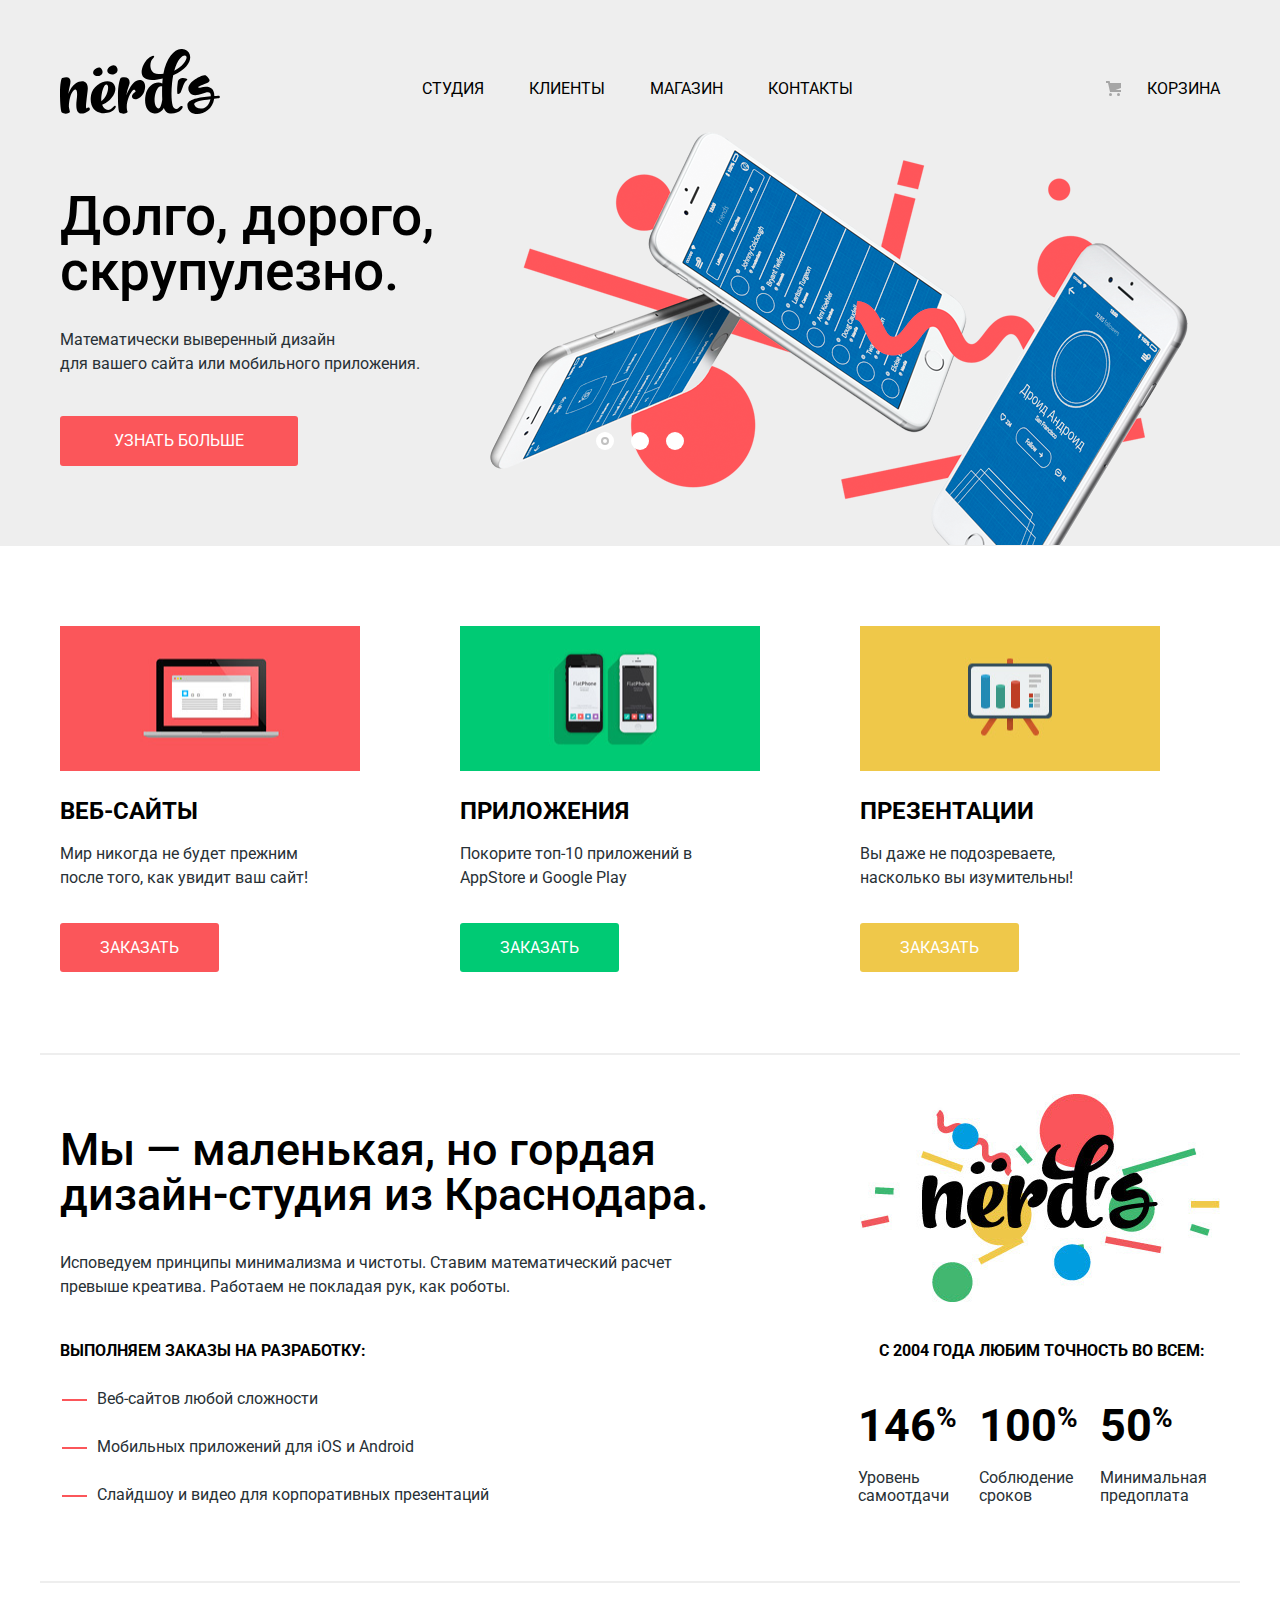
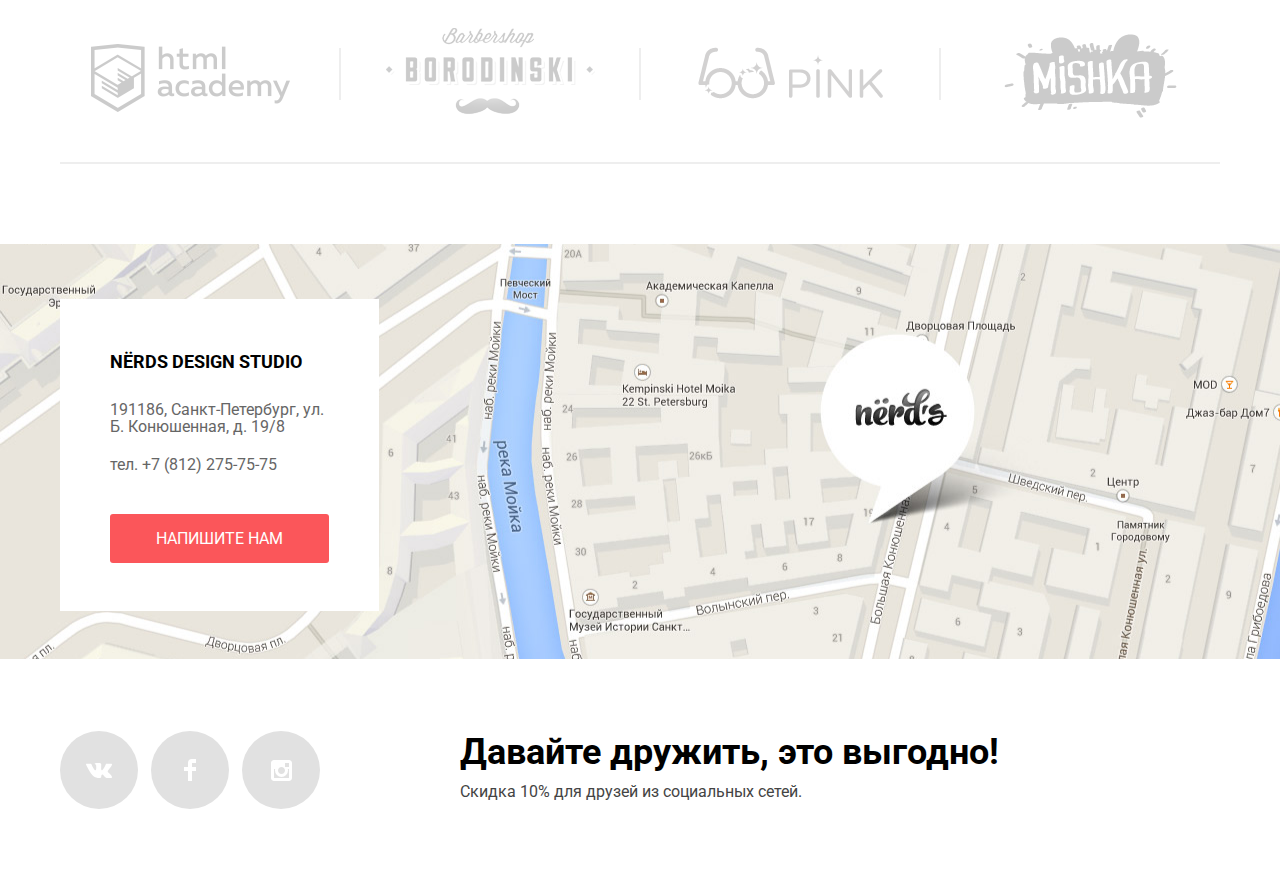
==== commit fea3a08b: "Вносит финальные правки" ====
--- a/index.html
+++ b/index.html
@@ -4,7 +4,7 @@
     <meta charset="utf-8">
     <title>HTML Academy: Нёрдс</title>
     <link href="https://fonts.googleapis.com/css?family=Roboto:400,500,700" rel="stylesheet">
-    <link href="css/normalize.css" rel="stylesheet">
+    <link href="css/normalize-min.css" rel="stylesheet">
     <link href="css/style-min.css" rel="stylesheet">
   </head>
   <body>
@@ -42,8 +42,9 @@
           </div>
           <ul class="features-info reset-list">
             <li class="features-info-item">
-              <p class="paragraph-primary">Долго, дорого,<br> скрупулезно.</p>
-              <p class="features-description">Математически выверенный дизайн<br> для вашего сайта или мобильного приложения.</p>
+              <p class="paragraph-primary">Долго, дорого, скрупулезно.</p>
+              <p class="features-description">Математически выверенный дизайн</p>
+              <p class="features-description">для вашего сайта или мобильного приложения.</p>
               <a class="button learn-more" href="#">Узнать больше</a>
             </li>
             <li class="features-info-item">
@@ -52,8 +53,8 @@
               <a class="button learn-more" href="#">Узнать больше</a>
             </li>
             <li class="features-info-item">
-              <p class="paragraph-primary">Только ночь,<br> только хардкор</p>
-              <p class="features-description">Работать днём как все? Мы против этого.<br> Ближе к полуночи работа только начинается.</p>
+              <p class="paragraph-primary">Только ночь, только хардкор</p>
+              <p class="features-description">Работать днём как все? Мы против этого. Ближе к полуночи работа только начинается.</p>
               <a class="button learn-more" href="#">Узнать больше</a>
             </li>
           </ul>
@@ -135,7 +136,7 @@
           <p class="contact-name">Nёrds design studio</p>
           <p class="contact-address">191186, Санкт-Петербург, ул. Б. Конюшенная, д. 19/8</p>
           <a class="tel" href="tel:+78122757575">тел. +7 (812) 275-75-75</a>
-          <a class="button write-us" href="#">Напишите нам</a>
+          <a class="button write-us" href="form.html">Напишите нам</a>
         </div>
       </section>
       <section class="social-info centerer">
--- a/css/style-min.css
+++ b/css/style-min.css
@@ -1 +1 @@
-.header-wrapper,.site-navigation{justify-content:space-between;display:flex}.cart a::before,.navigation-link-current::before,.service-item::before,.services::before,.slider-controls label::after{content:""}.button,.main-header,.title-fourth,.title-third{text-transform:uppercase}html{box-sizing:border-box}*,::after,::before{box-sizing:inherit}body{padding:0;font-family:Roboto,Arial,sans-serif;font-size:16px;line-height:1.5;color:#283136}a{text-decoration:none}img{max-width:100%;height:auto}.visually-hidden:not(:focus):not(:active),input[type=checkbox].visually-hidden,input[type=radio].visually-hidden{position:absolute;width:1px;height:1px;margin:-1px;border:0;padding:0;white-space:nowrap;clip-path:inset(100%);clip:rect(0 0 0 0);overflow:hidden}.reset-list{margin:0;padding:0;list-style:none}.centerer{width:1200px;margin:0 auto;padding-right:20px;padding-left:20px}.centerer-background{background-color:#eee}.button{display:inline-block;font-family:inherit;text-align:center;vertical-align:middle;line-height:1.1;color:#fff;background-color:#fb565a;border:none;border-radius:3px}.button:focus,.button:hover{background-color:#e74246}.button:active{color:rgba(255,255,255,.3);background-color:#d7373b;box-shadow:inset 0 3px rgba(0,0,0,.1)}.learn-more{margin-bottom:80px;padding:16px 54px}.button-order{padding:16px 40px}.button-order-app{background-color:#00ca74}.button-order-app:focus,.button-order-app:hover{background-color:#00bc6c}.button-order-app:active{background-color:#00aa62}.button-order-presentation{background-color:#efc84a}.button-order-presentation:focus,.button-order-presentation:hover{background-color:#eab534}.button-order-presentation:active{background-color:#e5a722}.button-filter{padding:17px 88px;color:#000;background-color:#eee}.button-filter:focus,.button-filter:hover{background-color:#dfdfdf}.button-filter:active{color:rgba(0,0,0,.3);background-color:#d5d5d5}.button-price{padding:16px 60px}.button-price:active{color:#fff}.button-submit{padding:16px 85px}.header-wrapper{align-items:center;padding-top:49px}.cart,.site-navigation{padding-top:15px}.main-navigation{display:flex;flex-wrap:wrap;justify-content:space-between;align-items:center}.main-header{line-height:1.9;color:#000;background-color:#eee}.main-header-logo{width:160px;height:65px;margin-right:202px}.main-header-logo:focus:not(.logo-main),.main-header-logo:hover:not(.logo-main){opacity:.8}.main-header-logo:active:not(.logo-main){opacity:.3}.site-navigation{align-items:center}.cart a,.site-navigation a{display:block;color:#000}.cart a:focus,.cart a:hover,.site-navigation a:focus:not(.navigation-link-current),.site-navigation a:hover:not(.navigation-link-current){color:#fb565a}.cart a:active,.site-navigation a:active:not(.navigation-link-current){color:rgba(0,0,0,.3)}.navigation-link-current{position:relative}.navigation-link-current::before{position:absolute;right:0;bottom:-6px;width:100%;height:2px;background-color:#fb565a}.site-navigation-item:not(:last-child){margin-right:45px}.cart a{position:relative;padding-left:38px}.cart a::before{position:absolute;top:7px;left:-3px;width:15px;height:15px;background:url(../img/cart-icon.svg) no-repeat}.features-wrapper{margin-bottom:80px;background-color:#eee}.features{position:relative}.slider-controls{position:absolute;left:50%;bottom:96px;display:flex;justify-content:space-between;width:88px;height:18px;text-align:center;transform:translateX(-50%)}.slider-controls label{position:relative;display:inline-block;width:18px;height:18px;padding:8px;border-radius:50%;cursor:pointer}.slider-controls label::after{position:absolute;top:0;left:0;z-index:1;width:18px;height:18px;background-color:#fff;border-radius:50%}.features-info-item{display:none}.features-info-item:nth-child(1){background:url(../img/slide1.png) 93% 18px no-repeat}.features-info-item:nth-child(2){background:url(../img/slide2.png) 100% 0 no-repeat}.features-info-item:nth-child(3){background:url(../img/slide3.png) 100% 20px no-repeat}#product-1:checked~.features-info .features-info-item:nth-child(1),#product-2:checked~.features-info .features-info-item:nth-child(2),#product-3:checked~.features-info .features-info-item:nth-child(3){display:block}#product-1:checked~.slider-controls .slider-controls-item--1::before,#product-2:checked~.slider-controls .slider-controls-item--2::before,#product-3:checked~.slider-controls .slider-controls-item--3::before{content:"";position:absolute;left:50%;top:50%;z-index:2;width:6px;height:6px;margin:-3px;background-color:inherit;border:2px solid #c1c1c1;border-radius:50%}.paragraph-primary,.title-first{margin:0;font-size:55px;line-height:1;font-weight:500;color:#000}.paragraph-primary{max-width:600px;margin-bottom:29px;padding-top:75px}.features-description{max-width:430px;margin:0 0 40px}.services{position:relative;margin-bottom:80px}.services::before{position:absolute;bottom:-83px;right:0;width:100%;height:2px;background-color:#eee}.service-list{display:flex}.service-item{position:relative;width:300px;margin-right:100px;padding-top:170px}.service-item::before{position:absolute;top:0;left:0;width:300px;height:145px}.about-us::before,.partners-list::before,.service-features-item::before{height:2px;content:""}.service-item-web::before{background:url(../img/illustration-1.jpg) 0 50% no-repeat}.service-item-app::before{background:url(../img/illustration-2.jpg) 0 50% no-repeat}.service-item-presentation::before{margin-right:60px;background:url(../img/illustration-3.jpg) 0 50% no-repeat}.service-item-presentation{margin:0}.title-third{margin:0 0 16px;font-size:24px;line-height:1.25;font-weight:700;color:#000}.service-item-slogan{margin:0 0 33px;padding-right:30px}.about-us{position:relative;display:flex;flex-direction:column;padding-top:40px}.about-us::before{position:absolute;bottom:6px;right:0;width:100%;background-color:#eee}.about-us-top{display:flex;justify-content:space-between}.about-us-bottom{display:flex;justify-content:space-between;padding-top:30px;padding-bottom:58px}.text-wrapper{width:655px}.nerds-logo{padding-top:2px}.paragraph-secondary{margin:35px 0 34px;font-size:45px;line-height:1;font-weight:500;color:#000}.about-us-description{margin:0}.title-fourth{margin:0 0 24px;font-weight:700;color:#000}.service-features-item{position:relative;margin-bottom:24px;padding-left:37px}.service-features-item::before{position:absolute;top:12px;left:2px;width:25px;background-color:#fb565a}.statistics .title-fourth{margin-bottom:37px;padding-left:8px}.statistics td{width:119px}.statistics-percentage{font-size:45px;line-height:1;font-weight:700;color:#000}.statistics-percentage td{padding-bottom:18px}.statistics-percentage sup{font-size:28px}.statistics-legend{line-height:1.1}.partners{margin-bottom:80px}.partners-list{position:relative;display:flex;justify-content:space-around}.partners-list::before{position:absolute;bottom:0;right:0;width:100%;background-color:#eee}.partners-list li{position:relative;display:flex;justify-content:center;align-items:center;width:300px;height:175px}.filter-catalog-wrapper,.sorting{display:flex;justify-content:space-between}.partners-list li:first-child,.partners-list li:last-child{width:280px}.partners-list li:not(:last-child)::before{content:"";position:absolute;bottom:64px;right:-1px;width:2px;height:52px;background-color:#eee}.partners-list li:first-child{padding-right:20px;padding-top:10px}.partners-list li:last-child{padding-left:20px;padding-top:6px}.partners-logos{opacity:.2}.partners-logos:focus,.partners-logos:hover{opacity:1}.partners-logos:active{opacity:.1}.title-wrapper{margin-bottom:54px;padding-top:77px;padding-bottom:110px}.title-first{text-align:center;text-transform:none}.contact-name,.pagination-item a,.price-controls label,.sort-by-item{text-transform:uppercase}.catalog-filter{width:260px}.catalog-filter legend,.catalog-item-title,.sorting-title{margin:0;font-size:18px;line-height:1.7;font-weight:700;color:#000;text-transform:uppercase}.catalog-filter ul{line-height:1.25}.filter-item{margin:0 0 55px;padding:0;border:none}.grid-radio{margin-bottom:25px}.characteristics-checkbox{margin-bottom:29px}.filter-item:not(:first-child) legend{margin-bottom:16px}.filter-option{margin-bottom:20px;padding-left:35px}.filter-option label{position:relative;display:block;cursor:pointer;user-select:none}.range-filter{width:260px;margin-top:48px}.range-controls{position:relative;margin-bottom:15px;background-color:#f1f1f1;border-radius:3px;padding:38px 20px 40px}.range-controls .scale{height:2px;background:#d7dcde}.range-controls .bar{width:70%;height:2px;background:#00ca74}.range-controls .toggle{position:absolute;top:28px;left:0;width:20px;height:20px;padding:0;border:8px solid #fff;background-color:#ababab;box-shadow:0 2px 1px 0 #cfcfcf;border-radius:50%;cursor:pointer}.range-controls .toggle-min{left:18px}.range-controls .toggle-max{left:160px}.filter-input-radio+label::before,.filter-input-radio:checked+label::before{left:-35px;top:-2px;position:absolute;opacity:.4;content:""}.price-controls{font-size:0}.price-controls label{display:inline-block;width:50%;font-size:16px}.price-controls input{width:80px;margin-left:8px;padding:9px 10px;font-family:Roboto,Arial,sans-serif;font-size:16px;text-align:center;color:#283136;background:#f1f1f1;border:none;border-radius:3px}.max-price{text-align:right}.filter-input-radio+label::before{width:25px;height:25px;background:url(../img/radio-off.svg) no-repeat}.filter-input-radio:checked+label::before{width:26px;height:26px;background:url(../img/radio-on.svg) no-repeat}.filter-input-checkbox+label::before{content:"";position:absolute;top:0;left:-34px;width:25px;height:25px;background:url(../img/checkbox-off.svg) no-repeat;opacity:.4}.filter-input-checkbox:checked+label::before{content:"";position:absolute;top:0;left:-34px;width:29px;height:29px;background:url(../img/checkbox-on.svg) no-repeat;opacity:.4}.filter-input-checkbox:focus+label,.filter-input-checkbox:hover+label,.filter-input-radio:focus+label,.filter-input-radio:hover+label{color:#000}.filter-input-checkbox+label:hover::before,.filter-input-radio+label:hover::before{opacity:1}.filter-input-checkbox:focus+label::before,.filter-input-radio:focus+label::before{opacity:1;outline:#3b99fc auto 5px}.filter-input-checkbox:disabled+label,.filter-input-radio:disabled+label{color:rgba(40,49,54,.3)}.filter-input-checkbox:disabled+label::before,.filter-input-radio:disabled+label::before{opacity:.1}.filter-input:disabled+label{cursor:not-allowed}.catalog-container{width:760px}.sorting{align-items:center;margin-bottom:53px}.sort-by,.sort-by-wrapper{justify-content:space-between;display:flex}.sorting-title{line-height:1.1}.sort-by-wrapper{min-width:360px}.sort-by-item{margin:0 25px 0 0;font-size:14px;line-height:1.3;color:rgba(0,0,0,.3)}.sort-up-down{display:flex;justify-content:space-between;width:40px}.sort-up-down path{opacity:.3}.sort-by-item:focus:not(.sort-by-item-current),.sort-by-item:hover:not(.sort-by-item-current){color:rgba(0,0,0,.6)}.sort-by-item-current,.sort-by-item:active:not(.sort-by-item-current){color:#000}.up-down-item:focus:not(.sort-by-item-current) path,.up-down-item:hover:not(.sort-by-item-current) path{opacity:.6}.sort-by-item-current path,.up-down-item:active:not(.sort-by-item-current) path{opacity:1}.catalog-list{display:flex;flex-wrap:wrap;justify-content:space-between;margin-bottom:28px}.catalog-item{position:relative;width:360px;height:615px;margin-bottom:33px;padding-top:40px;border:1px solid rgba(0,1,1,.1);border-top-right-radius:5px;border-top-left-radius:5px}.catalog-item::before{content:"";position:absolute;top:0;left:0;width:100%;height:40px;background:url(../img/browser.svg) 0 50% no-repeat;opacity:.12;border-radius:0 4px 0 0}.catalog-item:focus,.catalog-item:hover{box-shadow:0 6px 15px rgba(0,1,1,.25)}.catalog-item:focus::before,.catalog-item:hover::before{opacity:1}.catalog-item:hover .catalog-item-info{display:block}.catalog-item-info{position:absolute;bottom:0;left:0;display:none;height:230px;padding-top:7px;padding-right:77px;padding-left:77px;text-align:center;background-color:#eee}.catalog-item-info h3{margin-bottom:15px}.catalog-item-description{margin:0 0 33px;font-size:16px;line-height:1.1;color:#666}.pagination-list{display:flex;flex-wrap:wrap;margin-bottom:60px}.pagination-item{margin-right:12px}.pagination-item:last-child{margin-right:0}.pagination-item a{display:block;padding:16px 20px;line-height:1.1;font-weight:500;color:#000;background-color:#eee}.pagination-item:last-child a{padding:16px 78px}.pagination-item:focus:not(.pagination-item-current) a,.pagination-item:hover:not(.pagination-item-current) a{background-color:#dfdfdf}.pagination-item:active:not(.pagination-item-current) a{color:rgba(0,0,0,.3);background-color:#d5d5d5;box-shadow:inset 0 3px rgba(0,0,0,.1)}.pagination-item-current a{background-color:#fff;box-shadow:inset 0 0 0 3px #dbdbdb}.contacts{position:relative;min-width:1160px;height:415px;background-image:url(../img/map.jpg);background-position:0 40%;background-size:1440px auto}.contacts iframe{width:100%;border:none}.contact-info{position:absolute;top:55px;left:calc(50% - 1160px / 2);width:319px;padding:48px 50px;background-color:#fff}.contact-name{margin:0 0 23px;font-size:18px;line-height:1.7;font-weight:700;color:#000}.contact-address{margin:0 0 20px;padding-right:5px}.contact-address,.tel{line-height:1.1;color:#666}.tel{margin-bottom:40px}.tel,.write-us{display:block}.write-us{width:219px;padding:16px 43px}.social-info{display:flex;padding-top:72px;padding-bottom:78px}.social{display:flex;flex-wrap:wrap;justify-content:space-between;margin-right:auto;width:260px}.social-btn{display:flex;align-items:center;justify-content:center;width:78px;height:78px;color:#fff;background-color:#e1e1e1;border-radius:50%}.social-btn:focus,.social-btn:hover{background-color:#e74246}.social-btn:active{background-color:#d7373b}.social-btn:active path{opacity:.3}.discount-info{width:745px;margin-right:15px}.paragraph-tertiary{margin:0;padding-top:3px;padding-bottom:11px;font-size:36px;line-height:1;font-weight:700;color:#000}.discount-info-description{margin:0;line-height:1.4;color:#444}@keyframes fadeIn{from{opacity:0}to{opacity:1}}.modal-feedback{position:fixed;top:50%;left:50%;display:none;max-width:100%;max-height:100%;overflow:auto;background-color:#fff;box-shadow:0 20px 40px rgba(0,0,0,.75);transform:translate(-50%,-50%);padding:65px 100px 84px 98px}.modal-show{display:block;animation:fadeIn .4s}.title-second{width:753px;margin:0 0 23px;font-size:45px;line-height:1;font-weight:500;color:#000}.feedback-wrapper{display:flex;flex-wrap:wrap;justify-content:space-between;width:762px;margin-bottom:31px}.feedback-item{width:362px;padding-left:2px}.feedback-item:last-child{width:100%;margin-top:14px}.feedback-item label{line-height:1.1;font-weight:700;color:#000}.feedback-item input,.feedback-item textarea{display:block;width:100%;margin-top:7px;padding-top:12px;padding-bottom:14px;padding-left:13px;font-family:inherit;line-height:1.3;color:rgba(68,68,68,.5);background-color:transparent;border:2px solid #d7dcde;border-radius:3px}.feedback-item textarea{max-width:100%;min-height:118px;margin-top:7px;padding-top:10px}.feedback-item input:hover,.feedback-item textarea:hover{border-color:#b4b9bb}.feedback-item input:focus,.feedback-item textarea:focus{color:#444;border-color:#000;outline:0}.feedback input.invalid,textarea.invalid{border:2px solid #e74246}.modal-close-wrapper{position:relative}.button-modal-close{float:right;bottom:35px;right:-10px;display:inline-block;width:21px;height:21px;margin-top:12px;background:url(../img/close-cross.svg) no-repeat #fff;opacity:.3;border:none;cursor:pointer;transform:translateX(19px)}.button-modal-close:focus,.button-modal-close:hover{opacity:1}.button-modal-close:active{opacity:.1}
+.cart a::before,.navigation-link-current::before,.service-item::before,.services::before,.slider-controls label::after{content:""}.button,.main-header,.title-fourth,.title-third{text-transform:uppercase}html{-webkit-box-sizing:border-box;box-sizing:border-box}*,::after,::before{-webkit-box-sizing:inherit;box-sizing:inherit}body{padding:0;font-family:Roboto,Arial,sans-serif;font-size:16px;line-height:1.5;color:#283136}a{text-decoration:none}img{max-width:100%;height:auto}.visually-hidden:not(:focus):not(:active),input[type=checkbox].visually-hidden,input[type=radio].visually-hidden{position:absolute;width:1px;height:1px;margin:-1px;border:0;padding:0;white-space:nowrap;-webkit-clip-path:inset(100%);clip-path:inset(100%);clip:rect(0 0 0 0);overflow:hidden}.reset-list{margin:0;padding:0;list-style:none}.centerer{width:1200px;margin:0 auto;padding-right:20px;padding-left:20px}.centerer-background{background-color:#eee}.button{display:inline-block;font-family:inherit;text-align:center;vertical-align:middle;line-height:1.1;color:#fff;background-color:#fb565a;border:none;border-radius:3px}.header-wrapper,.main-navigation{display:-webkit-box;display:-ms-flexbox}.button:focus,.button:hover{background-color:#e74246}.button:active{color:rgba(255,255,255,.3);background-color:#d7373b;-webkit-box-shadow:inset 0 3px rgba(0,0,0,.1);box-shadow:inset 0 3px rgba(0,0,0,.1)}.learn-more{margin-top:40px;margin-bottom:80px;padding:16px 54px}.button-order{padding:16px 40px}.button-order-app{background-color:#00ca74}.button-order-app:focus,.button-order-app:hover{background-color:#00bc6c}.button-order-app:active{background-color:#00aa62}.button-order-presentation{background-color:#efc84a}.button-order-presentation:focus,.button-order-presentation:hover{background-color:#eab534}.button-order-presentation:active{background-color:#e5a722}.button-filter{padding:17px 88px;color:#000;background-color:#eee}.button-filter:focus,.button-filter:hover{background-color:#dfdfdf}.button-filter:active{color:rgba(0,0,0,.3);background-color:#d5d5d5}.button-price{padding:16px 61px}.button-price:active{color:#fff}.button-submit{padding:16px 85px}.header-wrapper{display:flex;-webkit-box-pack:justify;-ms-flex-pack:justify;justify-content:space-between;-webkit-box-align:center;-ms-flex-align:center;align-items:center;padding-top:49px}.cart,.site-navigation{padding-top:15px}.main-navigation{display:flex;-ms-flex-wrap:wrap;flex-wrap:wrap;-webkit-box-pack:justify;-ms-flex-pack:justify;justify-content:space-between;-webkit-box-align:center;-ms-flex-align:center;align-items:center}.main-header{line-height:1.9;color:#000;background-color:#eee}.main-header-logo{width:160px;height:65px;margin-right:202px}.main-header-logo:focus:not(.logo-main),.main-header-logo:hover:not(.logo-main){opacity:.8}.main-header-logo:active:not(.logo-main){opacity:.3}.site-navigation{display:-webkit-box;display:-ms-flexbox;display:flex;-webkit-box-pack:justify;-ms-flex-pack:justify;justify-content:space-between;-webkit-box-align:center;-ms-flex-align:center;align-items:center}.cart a,.site-navigation a{display:block;color:#000}.cart a:focus,.cart a:hover,.site-navigation a:focus:not(.navigation-link-current),.site-navigation a:hover:not(.navigation-link-current){color:#fb565a}.cart a:active,.site-navigation a:active:not(.navigation-link-current){color:rgba(0,0,0,.3)}.navigation-link-current{position:relative}.navigation-link-current::before{position:absolute;right:0;bottom:-6px;width:100%;height:2px;background-color:#fb565a}.site-navigation-item:not(:last-child){margin-right:45px}.cart a{position:relative;padding-left:38px}.cart a::before{position:absolute;top:7px;left:-3px;width:15px;height:15px;background:url(../img/cart-icon.svg) no-repeat}.features-wrapper{margin-bottom:80px;background-color:#eee}.features{position:relative}.slider-controls{position:absolute;left:50%;bottom:96px;display:-webkit-box;display:-ms-flexbox;display:flex;-webkit-box-pack:justify;-ms-flex-pack:justify;justify-content:space-between;width:88px;height:18px;text-align:center;-webkit-transform:translateX(-50%);-ms-transform:translateX(-50%);transform:translateX(-50%)}.slider-controls label{position:relative;display:inline-block;width:18px;height:18px;padding:8px;border-radius:50%;cursor:pointer}.slider-controls label::after{position:absolute;top:0;left:0;z-index:1;width:18px;height:18px;background-color:#fff;border-radius:50%}.features-info-item{display:none}.features-info-item:nth-child(1){background:url(../img/slide1.png) 93% 18px no-repeat}.features-info-item:nth-child(2){background:url(../img/slide2.png) 100% 0 no-repeat}.features-info-item:nth-child(3){background:url(../img/slide3.png) 100% 20px no-repeat}#product-1:checked~.features-info .features-info-item:nth-child(1),#product-2:checked~.features-info .features-info-item:nth-child(2),#product-3:checked~.features-info .features-info-item:nth-child(3){display:block}.about-us,.service-list{display:-webkit-box;display:-ms-flexbox}#product-1:checked~.slider-controls .slider-controls-item--1::before,#product-2:checked~.slider-controls .slider-controls-item--2::before,#product-3:checked~.slider-controls .slider-controls-item--3::before{content:"";position:absolute;left:50%;top:50%;z-index:2;width:8px;height:8px;margin:-4px;background-color:inherit;border:2px solid #c1c1c1;border-radius:50%}.paragraph-primary,.title-first{margin:0;font-size:55px;line-height:1;font-weight:500;color:#000}.paragraph-primary{max-width:600px;margin-bottom:29px;padding-top:75px;padding-right:70px}.features-description{max-width:430px;margin:0;padding-right:60px}.services{position:relative;margin-bottom:80px}.services::before{position:absolute;bottom:-83px;right:0;width:100%;height:2px;background-color:#eee}.service-list{display:flex}.service-item{position:relative;width:300px;margin-right:100px;padding-top:170px}.service-item::before{position:absolute;top:0;left:0;width:300px;height:145px}.about-us::before,.partners-list::before,.service-features-item::before{height:2px;content:""}.service-item-web::before{background:url(../img/illustration-1.jpg) 0 50% no-repeat}.service-item-app::before{background:url(../img/illustration-2.jpg) 0 50% no-repeat}.service-item-presentation::before{margin-right:60px;background:url(../img/illustration-3.jpg) 0 50% no-repeat}.service-item-presentation{margin:0}.title-third{margin:0 0 16px;font-size:24px;line-height:1.25;font-weight:700;color:#000}.service-item-slogan{margin:0 0 33px;padding-right:30px}.about-us{position:relative;display:flex;-webkit-box-orient:vertical;-webkit-box-direction:normal;-ms-flex-direction:column;flex-direction:column;padding-top:40px}.about-us-bottom,.about-us-top{display:-webkit-box;display:-ms-flexbox}.about-us::before{position:absolute;bottom:6px;right:0;width:100%;background-color:#eee}.about-us-top{display:flex;-webkit-box-pack:justify;-ms-flex-pack:justify;justify-content:space-between}.about-us-bottom{display:flex;-webkit-box-pack:justify;-ms-flex-pack:justify;justify-content:space-between;padding-top:30px;padding-bottom:58px}.partners-list,.partners-list li{display:-webkit-box;display:-ms-flexbox}.text-wrapper{width:655px}.nerds-logo{padding-top:2px}.paragraph-secondary{margin:35px 0 34px;font-size:45px;line-height:1;font-weight:500;color:#000}.about-us-description{margin:0}.title-fourth{margin:0 0 24px;font-weight:700;color:#000}.service-features-item{position:relative;margin-bottom:24px;padding-left:37px}.service-features-item::before{position:absolute;top:12px;left:2px;width:25px;background-color:#fb565a}.statistics .title-fourth{margin-bottom:37px;padding-left:8px}.statistics td{width:119px}.statistics-percentage{font-size:45px;line-height:1;font-weight:700;color:#000}.statistics-percentage td{padding-bottom:18px}.statistics-percentage sup{font-size:28px}.statistics-legend{line-height:1.1}.partners{margin-bottom:80px}.partners-list{position:relative;display:flex;-ms-flex-pack:distribute;justify-content:space-around}.partners-list::before{position:absolute;bottom:0;right:0;width:100%;background-color:#eee}.partners-list li{position:relative;display:flex;-webkit-box-pack:center;-ms-flex-pack:center;justify-content:center;-webkit-box-align:center;-ms-flex-align:center;align-items:center;width:300px;height:175px}.partners-list li:first-child,.partners-list li:last-child{width:280px}.partners-list li:not(:last-child)::before{content:"";position:absolute;bottom:64px;right:-1px;width:2px;height:52px;background-color:#eee}.partners-list li:first-child{padding-right:20px;padding-top:10px}.partners-list li:last-child{padding-left:20px;padding-top:6px}.partners-logos{opacity:.2}.partners-logos:focus,.partners-logos:hover{opacity:1}.partners-logos:active{opacity:.1}.title-wrapper{margin-bottom:54px;padding-top:77px;padding-bottom:110px}.title-first{text-align:center;text-transform:none}.contact-name,.pagination-item a,.price-controls label,.sort-by-item{text-transform:uppercase}.filter-catalog-wrapper{display:-webkit-box;display:-ms-flexbox;display:flex;-webkit-box-pack:justify;-ms-flex-pack:justify;justify-content:space-between}.catalog-filter{width:260px}.catalog-filter legend,.catalog-item-title,.sorting-title{margin:0;font-size:18px;line-height:1.7;font-weight:700;color:#000;text-transform:uppercase}.catalog-filter ul{line-height:1.25}.filter-item{margin:0 0 55px;padding:0;border:none}.grid-radio{margin-bottom:25px}.characteristics-checkbox{margin-bottom:29px}.filter-item:not(:first-child) legend{margin-bottom:16px}.filter-option{margin-bottom:20px;padding-left:35px}.filter-option label{position:relative;display:block;cursor:pointer;-webkit-user-select:none;-moz-user-select:none;-ms-user-select:none;user-select:none}.range-filter{width:260px;margin-top:48px}.range-controls{position:relative;margin-bottom:15px;background-color:#f1f1f1;border-radius:3px;padding:38px 20px 40px}.range-controls .scale{height:2px;background:#d7dcde}.range-controls .bar{width:70%;height:2px;background:#00ca74}.range-controls .toggle{position:absolute;top:28px;left:0;width:20px;height:20px;padding:0;border:8px solid #fff;background-color:#ababab;-webkit-box-shadow:0 2px 1px 0 #cfcfcf;box-shadow:0 2px 1px 0 #cfcfcf;border-radius:50%;cursor:pointer}.range-controls .toggle-min{left:18px}.range-controls .toggle-max{left:160px}.filter-input-radio+label::before,.filter-input-radio:checked+label::before{left:-35px;top:-2px;position:absolute;opacity:.4;content:""}.price-controls{font-size:0}.price-controls label{display:inline-block;width:50%;font-size:16px}.sort-by-wrapper,.sorting{display:-webkit-box;display:-ms-flexbox}.price-controls input{width:80px;margin-left:8px;padding:9px 10px;font-family:Roboto,Arial,sans-serif;font-size:16px;text-align:center;color:#283136;background:#f1f1f1;border:none;border-radius:3px}.max-price{text-align:right}.filter-input-radio+label::before{width:25px;height:25px;background:url(../img/radio-off.svg) no-repeat}.filter-input-radio:checked+label::before{width:26px;height:26px;background:url(../img/radio-on.svg) no-repeat}.filter-input-checkbox+label::before{content:"";position:absolute;top:0;left:-34px;width:25px;height:25px;background:url(../img/checkbox-off.svg) no-repeat;opacity:.4}.filter-input-checkbox:checked+label::before{content:"";position:absolute;top:0;left:-34px;width:29px;height:29px;background:url(../img/checkbox-on.svg) no-repeat;opacity:.4}.filter-input-checkbox:focus+label,.filter-input-checkbox:hover+label,.filter-input-radio:focus+label,.filter-input-radio:hover+label{color:#000}.filter-input-checkbox+label:hover::before,.filter-input-radio+label:hover::before{opacity:1}.filter-input-checkbox:focus+label::before,.filter-input-radio:focus+label::before{opacity:1;outline:#3b99fc auto 5px}.filter-input-checkbox:disabled+label,.filter-input-radio:disabled+label{color:rgba(40,49,54,.3)}.filter-input-checkbox:disabled+label::before,.filter-input-radio:disabled+label::before{opacity:.1}.filter-input:disabled+label{cursor:not-allowed}.catalog-container{width:760px}.sorting{display:flex;-webkit-box-pack:justify;-ms-flex-pack:justify;justify-content:space-between;-webkit-box-align:center;-ms-flex-align:center;align-items:center;margin-bottom:53px}.sorting-title{line-height:1.1}.sort-by-wrapper{display:flex;-webkit-box-pack:justify;-ms-flex-pack:justify;justify-content:space-between;min-width:360px}.sort-by,.sort-up-down{display:-webkit-box;display:-ms-flexbox}.sort-by{display:flex;-webkit-box-pack:justify;-ms-flex-pack:justify;justify-content:space-between}.sort-by-item{margin:0 25px 0 0;font-size:14px;line-height:1.3;color:rgba(0,0,0,.3)}.sort-up-down{display:flex;-webkit-box-pack:justify;-ms-flex-pack:justify;justify-content:space-between;width:40px}.sort-up-down path{opacity:.3}.sort-by-item:focus:not(.sort-by-item-current),.sort-by-item:hover:not(.sort-by-item-current){color:rgba(0,0,0,.6)}.sort-by-item-current,.sort-by-item:active:not(.sort-by-item-current){color:#000}.up-down-item:focus:not(.sort-by-item-current) path,.up-down-item:hover:not(.sort-by-item-current) path{opacity:.6}.sort-by-item-current path,.up-down-item:active:not(.sort-by-item-current) path{opacity:1}.catalog-list{display:-webkit-box;display:-ms-flexbox;display:flex;-ms-flex-wrap:wrap;flex-wrap:wrap;-webkit-box-pack:justify;-ms-flex-pack:justify;justify-content:space-between;margin-bottom:25px}.catalog-item{position:relative;width:360px;height:615px;margin-bottom:35px;padding-top:40px;border:1px solid rgba(0,1,1,.1);border-top-right-radius:5px;border-top-left-radius:5px}.catalog-item::before{content:"";position:absolute;top:0;left:0;width:100%;height:40px;background:url(../img/browser.svg) 0 50% no-repeat;opacity:.12;border-radius:0 4px 0 0}.catalog-item:focus,.catalog-item:hover{-webkit-box-shadow:0 6px 15px rgba(0,1,1,.25);box-shadow:0 6px 15px rgba(0,1,1,.25)}.catalog-item:focus::before,.catalog-item:hover::before{opacity:1}.catalog-item:hover .catalog-item-info{display:block}.catalog-item-info{position:absolute;bottom:0;left:0;display:none;max-height:100%;text-align:center;background-color:#eee;overflow:auto;padding:7px 74px 41px 77px}.catalog-item-info h3{margin-bottom:15px}.catalog-item-description{margin:0 0 32px;font-size:16px;line-height:1.1;color:#666}.pagination-list{display:-webkit-box;display:-ms-flexbox;display:flex;-ms-flex-wrap:wrap;flex-wrap:wrap;margin-bottom:60px}.pagination-item{margin-right:12px}.pagination-item:last-child{margin-right:0}.pagination-item a{display:block;padding:16px 20px;line-height:1.1;font-weight:500;color:#000;background-color:#eee;border-radius:3px}.pagination-item:last-child a{padding:16px 78px}.pagination-item:focus:not(.pagination-item-current) a,.pagination-item:hover:not(.pagination-item-current) a{background-color:#dfdfdf}.pagination-item:active:not(.pagination-item-current) a{color:rgba(0,0,0,.3);background-color:#d5d5d5;-webkit-box-shadow:inset 0 3px rgba(0,0,0,.1);box-shadow:inset 0 3px rgba(0,0,0,.1)}.pagination-item-current a{background-color:#fff;-webkit-box-shadow:inset 0 0 0 3px #dbdbdb;box-shadow:inset 0 0 0 3px #dbdbdb}.contacts{position:relative;min-width:1160px;height:415px;background-image:url(../img/map.jpg);background-position:0 40%;background-size:1440px auto}.contacts iframe{width:100%;border:none}.contact-info{position:absolute;top:55px;left:calc(50% - 1160px / 2);width:319px;padding:48px 50px;background-color:#fff}.contact-name{margin:0 0 23px;font-size:18px;line-height:1.7;font-weight:700;color:#000}.contact-address{margin:0 0 20px;padding-right:5px}.contact-address,.tel{line-height:1.1;color:#666}.tel{margin-bottom:40px}.tel,.write-us{display:block}.social,.social-info{display:-webkit-box;display:-ms-flexbox}.write-us{width:219px;padding:16px 43px}.social-info{display:flex;padding-top:72px;padding-bottom:78px}.social{display:flex;-ms-flex-wrap:wrap;flex-wrap:wrap;-webkit-box-pack:justify;-ms-flex-pack:justify;justify-content:space-between;margin-right:auto;width:260px}.social-btn{display:-webkit-box;display:-ms-flexbox;display:flex;-webkit-box-align:center;-ms-flex-align:center;align-items:center;-webkit-box-pack:center;-ms-flex-pack:center;justify-content:center;width:78px;height:78px;color:#fff;background-color:#e1e1e1;border-radius:50%}.social-btn:focus,.social-btn:hover{background-color:#e74246}.social-btn:active{background-color:#d7373b}.social-btn:active path{opacity:.3}.discount-info{width:745px;margin-right:15px}.paragraph-tertiary{margin:0;padding-top:3px;padding-bottom:11px;font-size:36px;line-height:1;font-weight:700;color:#000}.discount-info-description{margin:0;line-height:1.4;color:#444}@-webkit-keyframes fadeIn{from{opacity:0}to{opacity:1}}@-webkit-keyframes shake{0%,100%{-webkit-transform:translateX(0);transform:translateX(0)}10%,30%,50%,70%,90%{-webkit-transform:translateX(-10px);transform:translateX(-10px)}20%,40%,60%,80%{-webkit-transform:translateX(10px);transform:translateX(10px)}}@keyframes shake{0%,100%{-webkit-transform:translateX(0);transform:translateX(0)}10%,30%,50%,70%,90%{-webkit-transform:translateX(-10px);transform:translateX(-10px)}20%,40%,60%,80%{-webkit-transform:translateX(10px);transform:translateX(10px)}}.modal-feedback{position:fixed;top:0;right:0;bottom:0;left:0;display:none;width:960px;max-width:100%;height:590px;max-height:750px;margin:auto;overflow:auto;background-color:#fff;-webkit-box-shadow:0 20px 40px rgba(0,0,0,.75);box-shadow:0 20px 40px rgba(0,0,0,.75);padding:65px 100px 84px 98px}.modal-show{display:block;-webkit-animation:fadeIn .4s;animation:fadeIn .4s}.modal-show.error{-webkit-animation:shake .6s;animation:shake .6s}.title-second{width:753px;margin:0 0 23px;font-size:45px;line-height:1;font-weight:500;color:#000}.feedback-wrapper{display:-webkit-box;display:-ms-flexbox;display:flex;-ms-flex-wrap:wrap;flex-wrap:wrap;-webkit-box-pack:justify;-ms-flex-pack:justify;justify-content:space-between;width:762px;margin-bottom:31px}.feedback-item{width:362px;padding-left:2px}.feedback-item:last-child{width:100%;margin-top:14px}.feedback-item label{line-height:1.1;font-weight:700;color:#000}.feedback-item input,.feedback-item textarea{display:block;width:100%;margin-top:7px;padding-top:12px;padding-bottom:14px;padding-left:13px;font-family:inherit;line-height:1.3;color:#444;background-color:transparent;border:2px solid #d7dcde;border-radius:3px}.feedback-item textarea{max-width:100%;min-height:118px;margin-top:7px;padding-top:10px}.feedback-item input:hover,.feedback-item textarea:hover{border-color:#b4b9bb}.feedback-item input:focus,.feedback-item textarea:focus{color:#444;border-color:#000;outline:0}.feedback input.invalid,textarea.invalid{border:2px solid #e74246}.modal-close-wrapper{position:relative}.button-modal-close{float:right;bottom:35px;right:-10px;display:inline-block;width:21px;height:21px;margin-top:12px;background:url(../img/close-cross.svg) no-repeat #fff;opacity:.3;border:none;cursor:pointer;-webkit-transform:translateX(19px);-ms-transform:translateX(19px);transform:translateX(19px)}.button-modal-close:focus,.button-modal-close:hover{opacity:1}.button-modal-close:active{opacity:.1}
